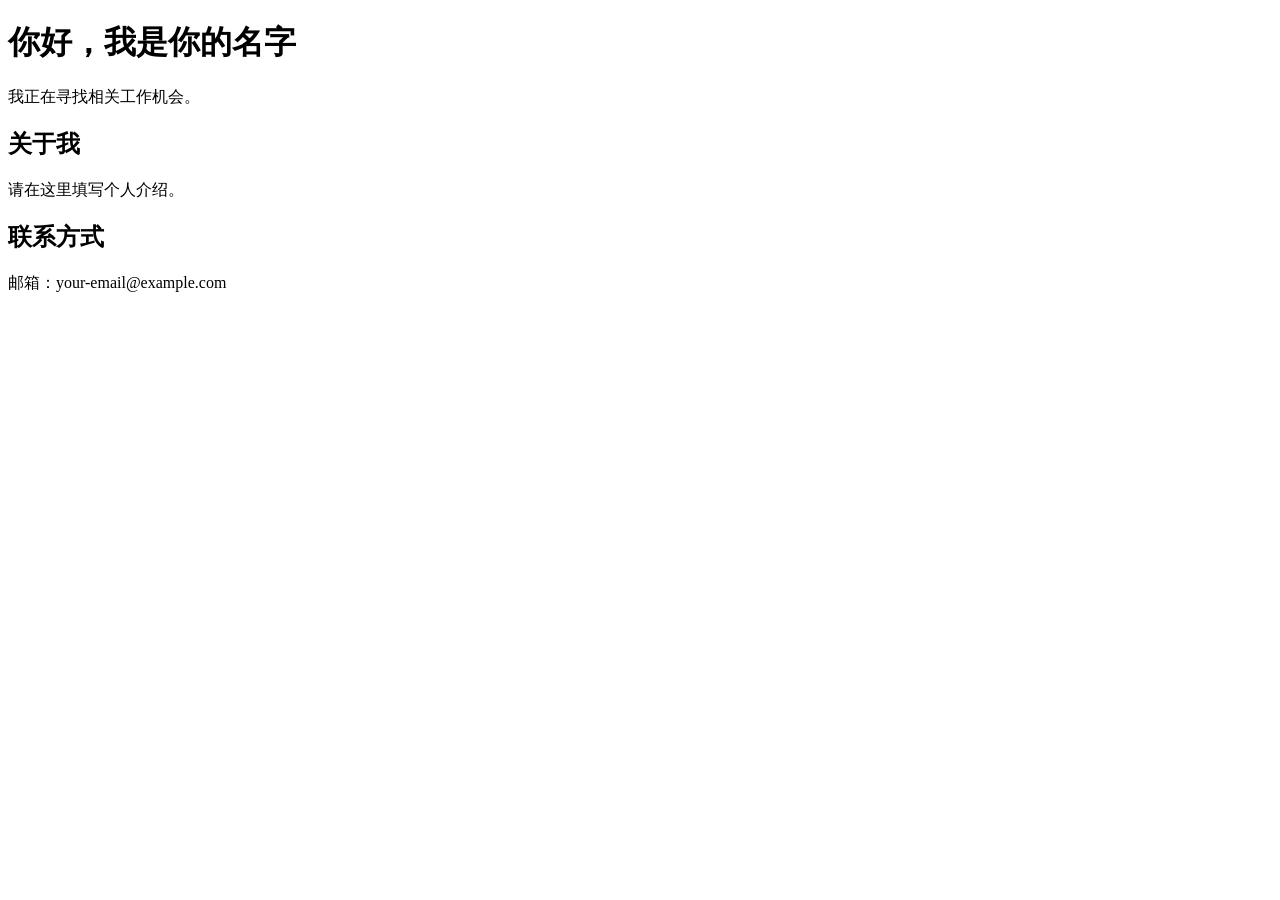
==== index.html @ be8560c3 "Create index.html" ====
<!DOCTYPE html>
<html lang="zh-CN">
<head>
  <meta charset="UTF-8">
  <meta name="viewport" content="width=device-width, initial-scale=1.0">
  <title>我的个人网站</title>
</head>
<body>
  <h1>你好，我是你的名字</h1>
  <p>我正在寻找相关工作机会。</p>

  <h2>关于我</h2>
  <p>请在这里填写个人介绍。</p>

  <h2>联系方式</h2>
  <p>邮箱：your-email@example.com</p>
</body>
</html>
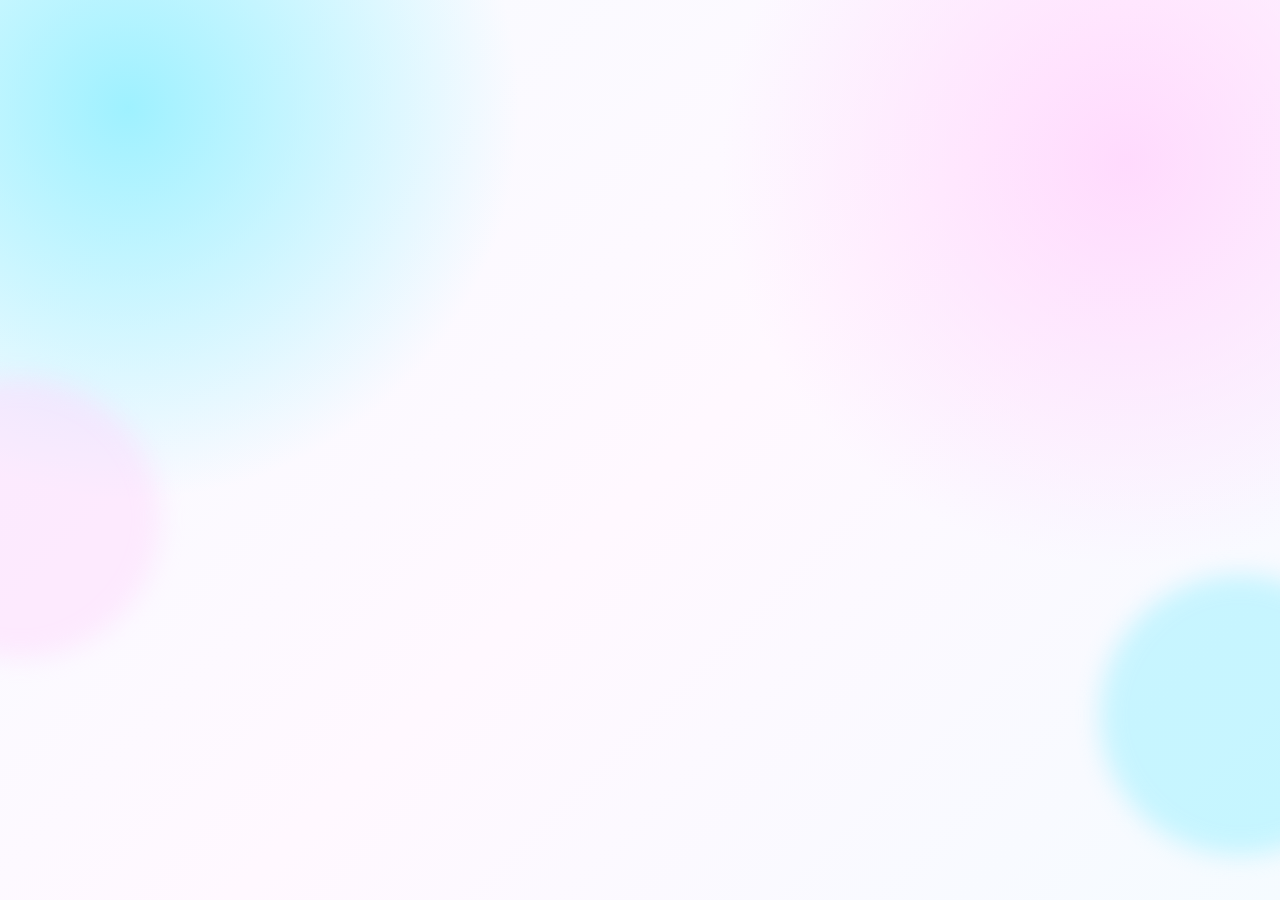
==== commit a84c790b: "Update index.html" ====
--- a/index.html
+++ b/index.html
@@ -3,16 +3,98 @@
 <head>
   <meta charset="UTF-8">
   <meta name="viewport" content="width=device-width, initial-scale=1.0">
-  <title>我的个人网站</title>
-</head>
-<body>
-  <h1>你好，我是你的名字</h1>
-  <p>我正在寻找相关工作机会。</p>
+  <meta name="description" content="田盛兰的个人求职网站，展示教育背景、实习经历、内容运营能力与设计技能。">
+  <title>田盛兰 | 个人求职网站</title>
+  <style>
+    :root {
+      --blue: #8fefff;
+      --pink: #ffd7fd;
+      --ink: #18243d;
+      --muted: #5f6b82;
+      --glass: rgba(255, 255, 255, 0.58);
+      --line: rgba(255, 255, 255, 0.72);
+      --shadow: 0 20px 55px rgba(65, 83, 120, 0.14);
+    }
 
-  <h2>关于我</h2>
-  <p>请在这里填写个人介绍。</p>
+    * {
+      box-sizing: border-box;
+    }
 
-  <h2>联系方式</h2>
-  <p>邮箱：your-email@example.com</p>
-</body>
-</html>
+    html {
+      scroll-behavior: smooth;
+    }
+
+    body {
+      margin: 0;
+      color: var(--ink);
+      font-family: "Microsoft YaHei", "PingFang SC", system-ui, sans-serif;
+      line-height: 1.75;
+      background:
+        radial-gradient(circle at 10% 12%, rgba(143, 239, 255, 0.85), transparent 28%),
+        radial-gradient(circle at 88% 18%, rgba(255, 215, 253, 0.9), transparent 30%),
+        linear-gradient(135deg, #f6fcff 0%, #fff8ff 52%, #f5fbff 100%);
+      background-attachment: fixed;
+    }
+
+    body::before,
+    body::after {
+      content: "";
+      position: fixed;
+      z-index: -1;
+      width: 280px;
+      height: 280px;
+      border-radius: 50%;
+      filter: blur(12px);
+      opacity: 0.46;
+    }
+
+    body::before {
+      top: 42%;
+      left: -120px;
+      background: var(--pink);
+    }
+
+    body::after {
+      right: -100px;
+      bottom: 5%;
+      background: var(--blue);
+    }
+
+    a {
+      color: inherit;
+      text-decoration: none;
+    }
+
+    .container {
+      width: min(1120px, calc(100% - 40px));
+      margin: 0 auto;
+    }
+
+    .glass {
+      border: 1px solid var(--line);
+      border-radius: 28px;
+      background: var(--glass);
+      box-shadow: var(--shadow);
+      backdrop-filter: blur(18px);
+      -webkit-backdrop-filter: blur(18px);
+    }
+
+    .nav-wrap {
+      position: sticky;
+      top: 16px;
+      z-index: 10;
+      padding-top: 16px;
+    }
+
+    nav {
+      display: flex;
+      align-items: center;
+      justify-content: space-between;
+      padding: 13px 20px;
+      border-radius: 20px !important;
+    }
+
+    .brand {
+      font-weight: 800;
+      letter-spacing: 0.08em;
+    }
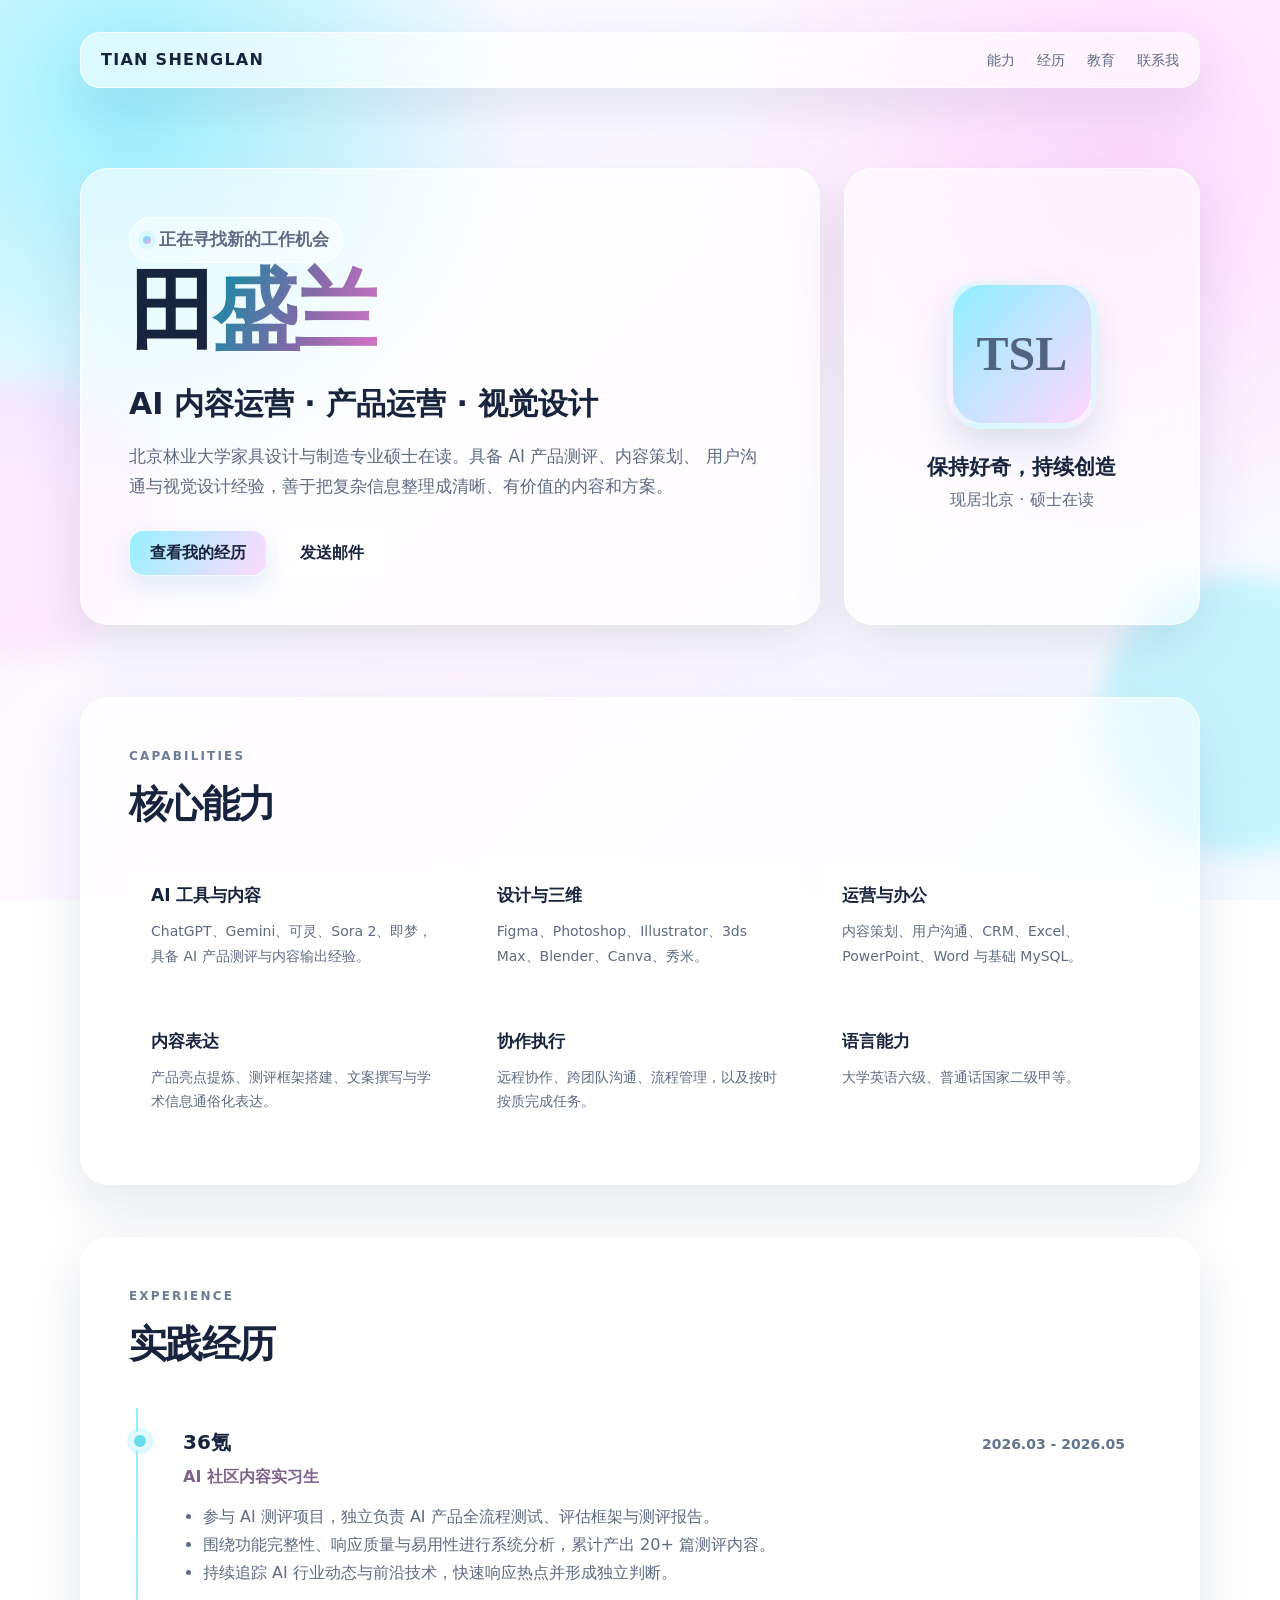
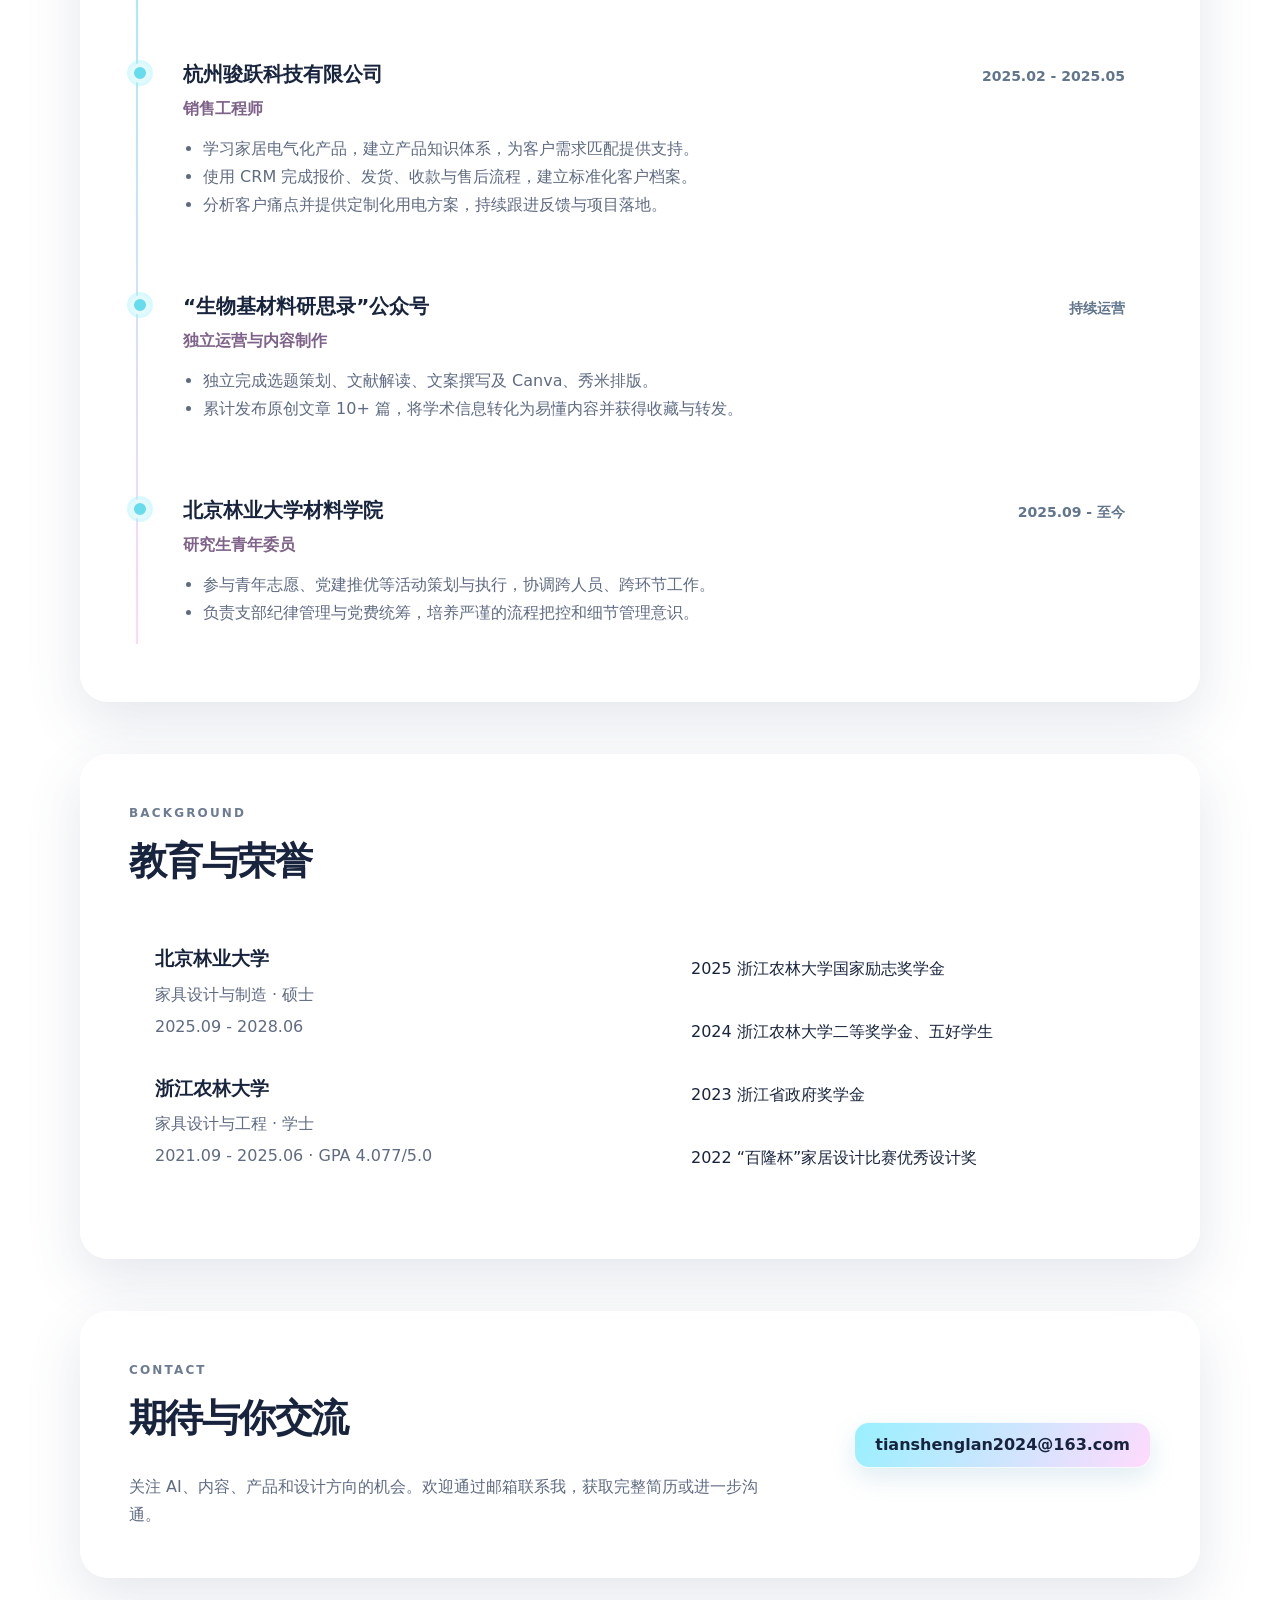
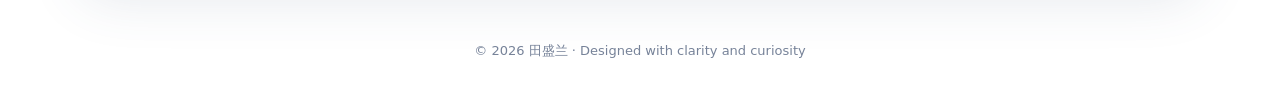
==== commit cef68569: "Add files via upload" ====
--- a/index.html
+++ b/index.html
@@ -98,3 +98,557 @@
       font-weight: 800;
       letter-spacing: 0.08em;
     }
+
+    .nav-links {
+      display: flex;
+      gap: 22px;
+      color: var(--muted);
+      font-size: 14px;
+    }
+
+    .nav-links a:hover {
+      color: var(--ink);
+    }
+
+    .hero {
+      display: grid;
+      grid-template-columns: 1.35fr 0.65fr;
+      gap: 24px;
+      align-items: stretch;
+      padding: 96px 0 54px;
+    }
+
+    .hero-copy,
+    .profile-card,
+    .section-card {
+      padding: clamp(26px, 4vw, 48px);
+    }
+
+    .eyebrow {
+      display: inline-flex;
+      align-items: center;
+      gap: 8px;
+      margin: 0 0 16px;
+      padding: 7px 13px;
+      border: 1px solid rgba(255, 255, 255, 0.88);
+      border-radius: 999px;
+      color: #486078;
+      background: rgba(255, 255, 255, 0.4);
+      font-size: 13px;
+      font-weight: 700;
+    }
+
+    .eyebrow::before {
+      content: "";
+      width: 8px;
+      height: 8px;
+      border-radius: 50%;
+      background: linear-gradient(135deg, #62dff5, #f3a8ed);
+      box-shadow: 0 0 0 5px rgba(143, 239, 255, 0.25);
+    }
+
+    h1 {
+      margin: 0;
+      font-size: clamp(52px, 8vw, 88px);
+      line-height: 1.08;
+      letter-spacing: -0.06em;
+    }
+
+    .gradient-text {
+      color: transparent;
+      background: linear-gradient(110deg, #168ba4 5%, #8269a7 55%, #d973c7 100%);
+      background-clip: text;
+      -webkit-background-clip: text;
+    }
+
+    .hero h2 {
+      margin: 20px 0 12px;
+      font-size: clamp(21px, 3vw, 30px);
+    }
+
+    .hero-copy > p {
+      max-width: 700px;
+      margin: 0;
+      color: var(--muted);
+      font-size: 17px;
+    }
+
+    .actions {
+      display: flex;
+      flex-wrap: wrap;
+      gap: 12px;
+      margin-top: 28px;
+    }
+
+    .button {
+      display: inline-flex;
+      align-items: center;
+      justify-content: center;
+      min-height: 46px;
+      padding: 0 20px;
+      border: 1px solid rgba(255, 255, 255, 0.8);
+      border-radius: 15px;
+      background: rgba(255, 255, 255, 0.52);
+      font-weight: 700;
+      transition: transform 0.2s ease, box-shadow 0.2s ease;
+    }
+
+    .button.primary {
+      background: linear-gradient(120deg, rgba(143, 239, 255, 0.92), rgba(255, 215, 253, 0.92));
+      box-shadow: 0 10px 24px rgba(88, 157, 184, 0.18);
+    }
+
+    .button:hover {
+      transform: translateY(-2px);
+      box-shadow: 0 12px 28px rgba(73, 94, 130, 0.16);
+    }
+
+    .profile-card {
+      display: flex;
+      flex-direction: column;
+      justify-content: center;
+      text-align: center;
+    }
+
+    .avatar {
+      display: grid;
+      place-items: center;
+      width: 150px;
+      height: 150px;
+      margin: 0 auto 20px;
+      border: 6px solid rgba(255, 255, 255, 0.62);
+      border-radius: 36px;
+      color: #51647f;
+      background: linear-gradient(135deg, var(--blue), var(--pink));
+      box-shadow: 0 18px 35px rgba(75, 111, 144, 0.18);
+      font-family: Georgia, serif;
+      font-size: 48px;
+      font-weight: 700;
+    }
+
+    .profile-card strong {
+      font-size: 21px;
+    }
+
+    .profile-card span {
+      color: var(--muted);
+    }
+
+    section {
+      padding: 18px 0 34px;
+      scroll-margin-top: 100px;
+    }
+
+    .section-title {
+      margin: 0 0 22px;
+      font-size: clamp(26px, 4vw, 38px);
+      letter-spacing: -0.04em;
+    }
+
+    .section-title span {
+      display: block;
+      margin-bottom: 4px;
+      color: #6c7c94;
+      font-size: 12px;
+      letter-spacing: 0.18em;
+      text-transform: uppercase;
+    }
+
+    .skills {
+      display: grid;
+      grid-template-columns: repeat(3, 1fr);
+      gap: 15px;
+    }
+
+    .skill {
+      padding: 21px;
+      border: 1px solid rgba(255, 255, 255, 0.72);
+      border-radius: 21px;
+      background: rgba(255, 255, 255, 0.38);
+    }
+
+    .skill h3 {
+      margin: 0 0 8px;
+      font-size: 17px;
+    }
+
+    .skill p {
+      margin: 0;
+      color: var(--muted);
+      font-size: 14px;
+    }
+
+    .timeline {
+      position: relative;
+      display: grid;
+      gap: 18px;
+      padding-left: 28px;
+    }
+
+    .timeline::before {
+      content: "";
+      position: absolute;
+      top: 9px;
+      bottom: 9px;
+      left: 7px;
+      width: 2px;
+      background: linear-gradient(var(--blue), var(--pink));
+    }
+
+    .timeline-item {
+      position: relative;
+      padding: 25px;
+      border: 1px solid rgba(255, 255, 255, 0.7);
+      border-radius: 22px;
+      background: rgba(255, 255, 255, 0.36);
+    }
+
+    .timeline-item::before {
+      content: "";
+      position: absolute;
+      top: 31px;
+      left: -28px;
+      width: 12px;
+      height: 12px;
+      border: 4px solid rgba(255, 255, 255, 0.82);
+      border-radius: 50%;
+      background: #66dcec;
+      box-shadow: 0 0 0 3px rgba(143, 239, 255, 0.35);
+    }
+
+    .item-head {
+      display: flex;
+      align-items: baseline;
+      justify-content: space-between;
+      gap: 20px;
+    }
+
+    .item-head h3 {
+      margin: 0;
+      font-size: 20px;
+    }
+
+    .date {
+      flex: 0 0 auto;
+      color: #61758d;
+      font-size: 14px;
+      font-weight: 700;
+    }
+
+    .role {
+      margin: 3px 0 12px;
+      color: #7e6289;
+      font-weight: 700;
+    }
+
+    .timeline-item ul {
+      margin: 0;
+      padding-left: 20px;
+      color: var(--muted);
+    }
+
+    .two-column {
+      display: grid;
+      grid-template-columns: 1fr 1fr;
+      gap: 20px;
+    }
+
+    .info-block {
+      padding: 25px;
+      border: 1px solid rgba(255, 255, 255, 0.7);
+      border-radius: 22px;
+      background: rgba(255, 255, 255, 0.35);
+    }
+
+    .info-block h3 {
+      margin: 0 0 5px;
+    }
+
+    .info-block p {
+      margin: 4px 0;
+      color: var(--muted);
+    }
+
+    .honors {
+      display: grid;
+      gap: 11px;
+      margin: 0;
+      padding: 0;
+      list-style: none;
+    }
+
+    .honors li {
+      padding: 12px 15px;
+      border-radius: 14px;
+      background: rgba(255, 255, 255, 0.38);
+    }
+
+    .contact {
+      display: flex;
+      align-items: center;
+      justify-content: space-between;
+      gap: 25px;
+    }
+
+    .contact p {
+      max-width: 660px;
+      margin: 8px 0 0;
+      color: var(--muted);
+    }
+
+    footer {
+      padding: 28px 0 46px;
+      color: #778399;
+      text-align: center;
+      font-size: 13px;
+    }
+
+    @media (max-width: 820px) {
+      .hero,
+      .two-column {
+        grid-template-columns: 1fr;
+      }
+
+      .hero {
+        padding-top: 64px;
+      }
+
+      .profile-card {
+        display: none;
+      }
+
+      .skills {
+        grid-template-columns: repeat(2, 1fr);
+      }
+
+      .contact {
+        align-items: flex-start;
+        flex-direction: column;
+      }
+    }
+
+    @media (max-width: 600px) {
+      .container {
+        width: min(100% - 24px, 1120px);
+      }
+
+      .nav-links a:not(:last-child) {
+        display: none;
+      }
+
+      .hero {
+        padding: 42px 0 24px;
+      }
+
+      .hero-copy,
+      .section-card {
+        padding: 24px 19px;
+        border-radius: 22px;
+      }
+
+      h1 {
+        font-size: 52px;
+      }
+
+      .skills {
+        grid-template-columns: 1fr;
+      }
+
+      .item-head {
+        align-items: flex-start;
+        flex-direction: column;
+        gap: 4px;
+      }
+
+      .timeline {
+        padding-left: 20px;
+      }
+
+      .timeline-item {
+        padding: 20px 17px;
+      }
+
+      .timeline-item::before {
+        left: -20px;
+      }
+    }
+
+    @media (prefers-reduced-motion: reduce) {
+      html {
+        scroll-behavior: auto;
+      }
+
+      .button {
+        transition: none;
+      }
+    }
+  </style>
+</head>
+<body>
+  <div class="nav-wrap container">
+    <nav class="glass" aria-label="主导航">
+      <a class="brand" href="#top">TIAN SHENGLAN</a>
+      <div class="nav-links">
+        <a href="#skills">能力</a>
+        <a href="#experience">经历</a>
+        <a href="#education">教育</a>
+        <a href="#contact">联系我</a>
+      </div>
+    </nav>
+  </div>
+
+  <main id="top" class="container">
+    <header class="hero">
+      <div class="hero-copy glass">
+        <p class="eyebrow">正在寻找新的工作机会</p>
+        <h1>田<span class="gradient-text">盛兰</span></h1>
+        <h2>AI 内容运营 · 产品运营 · 视觉设计</h2>
+        <p>
+          北京林业大学家具设计与制造专业硕士在读。具备 AI 产品测评、内容策划、
+          用户沟通与视觉设计经验，善于把复杂信息整理成清晰、有价值的内容和方案。
+        </p>
+        <div class="actions">
+          <a class="button primary" href="#experience">查看我的经历</a>
+          <a class="button" href="mailto:tianshenglan2024@163.com">发送邮件</a>
+        </div>
+      </div>
+
+      <aside class="profile-card glass" aria-label="个人简介">
+        <div class="avatar" aria-hidden="true">TSL</div>
+        <strong>保持好奇，持续创造</strong>
+        <span>现居北京 · 硕士在读</span>
+      </aside>
+    </header>
+
+    <section id="skills">
+      <div class="section-card glass">
+        <h2 class="section-title"><span>Capabilities</span>核心能力</h2>
+        <div class="skills">
+          <article class="skill">
+            <h3>AI 工具与内容</h3>
+            <p>ChatGPT、Gemini、可灵、Sora 2、即梦，具备 AI 产品测评与内容输出经验。</p>
+          </article>
+          <article class="skill">
+            <h3>设计与三维</h3>
+            <p>Figma、Photoshop、Illustrator、3ds Max、Blender、Canva、秀米。</p>
+          </article>
+          <article class="skill">
+            <h3>运营与办公</h3>
+            <p>内容策划、用户沟通、CRM、Excel、PowerPoint、Word 与基础 MySQL。</p>
+          </article>
+          <article class="skill">
+            <h3>内容表达</h3>
+            <p>产品亮点提炼、测评框架搭建、文案撰写与学术信息通俗化表达。</p>
+          </article>
+          <article class="skill">
+            <h3>协作执行</h3>
+            <p>远程协作、跨团队沟通、流程管理，以及按时按质完成任务。</p>
+          </article>
+          <article class="skill">
+            <h3>语言能力</h3>
+            <p>大学英语六级、普通话国家二级甲等。</p>
+          </article>
+        </div>
+      </div>
+    </section>
+
+    <section id="experience">
+      <div class="section-card glass">
+        <h2 class="section-title"><span>Experience</span>实践经历</h2>
+        <div class="timeline">
+          <article class="timeline-item">
+            <div class="item-head">
+              <h3>36氪</h3>
+              <span class="date">2026.03 - 2026.05</span>
+            </div>
+            <p class="role">AI 社区内容实习生</p>
+            <ul>
+              <li>参与 AI 测评项目，独立负责 AI 产品全流程测试、评估框架与测评报告。</li>
+              <li>围绕功能完整性、响应质量与易用性进行系统分析，累计产出 20+ 篇测评内容。</li>
+              <li>持续追踪 AI 行业动态与前沿技术，快速响应热点并形成独立判断。</li>
+            </ul>
+          </article>
+
+          <article class="timeline-item">
+            <div class="item-head">
+              <h3>杭州骏跃科技有限公司</h3>
+              <span class="date">2025.02 - 2025.05</span>
+            </div>
+            <p class="role">销售工程师</p>
+            <ul>
+              <li>学习家居电气化产品，建立产品知识体系，为客户需求匹配提供支持。</li>
+              <li>使用 CRM 完成报价、发货、收款与售后流程，建立标准化客户档案。</li>
+              <li>分析客户痛点并提供定制化用电方案，持续跟进反馈与项目落地。</li>
+            </ul>
+          </article>
+
+          <article class="timeline-item">
+            <div class="item-head">
+              <h3>“生物基材料研思录”公众号</h3>
+              <span class="date">持续运营</span>
+            </div>
+            <p class="role">独立运营与内容制作</p>
+            <ul>
+              <li>独立完成选题策划、文献解读、文案撰写及 Canva、秀米排版。</li>
+              <li>累计发布原创文章 10+ 篇，将学术信息转化为易懂内容并获得收藏与转发。</li>
+            </ul>
+          </article>
+
+          <article class="timeline-item">
+            <div class="item-head">
+              <h3>北京林业大学材料学院</h3>
+              <span class="date">2025.09 - 至今</span>
+            </div>
+            <p class="role">研究生青年委员</p>
+            <ul>
+              <li>参与青年志愿、党建推优等活动策划与执行，协调跨人员、跨环节工作。</li>
+              <li>负责支部纪律管理与党费统筹，培养严谨的流程把控和细节管理意识。</li>
+            </ul>
+          </article>
+        </div>
+      </div>
+    </section>
+
+    <section id="education">
+      <div class="section-card glass">
+        <h2 class="section-title"><span>Background</span>教育与荣誉</h2>
+        <div class="two-column">
+          <div class="info-block">
+            <h3>北京林业大学</h3>
+            <p>家具设计与制造 · 硕士</p>
+            <p>2025.09 - 2028.06</p>
+            <br>
+            <h3>浙江农林大学</h3>
+            <p>家具设计与工程 · 学士</p>
+            <p>2021.09 - 2025.06 · GPA 4.077/5.0</p>
+          </div>
+          <div class="info-block">
+            <ul class="honors">
+              <li>2025 浙江农林大学国家励志奖学金</li>
+              <li>2024 浙江农林大学二等奖学金、五好学生</li>
+              <li>2023 浙江省政府奖学金</li>
+              <li>2022 “百隆杯”家居设计比赛优秀设计奖</li>
+            </ul>
+          </div>
+        </div>
+      </div>
+    </section>
+
+    <section id="contact">
+      <div class="section-card glass contact">
+        <div>
+          <h2 class="section-title"><span>Contact</span>期待与你交流</h2>
+          <p>关注 AI、内容、产品和设计方向的机会。欢迎通过邮箱联系我，获取完整简历或进一步沟通。</p>
+        </div>
+        <a class="button primary" href="mailto:tianshenglan2024@163.com">
+          tianshenglan2024@163.com
+        </a>
+      </div>
+    </section>
+  </main>
+
+  <footer class="container">
+    © 2026 田盛兰 · Designed with clarity and curiosity
+  </footer>
+</body>
+</html>
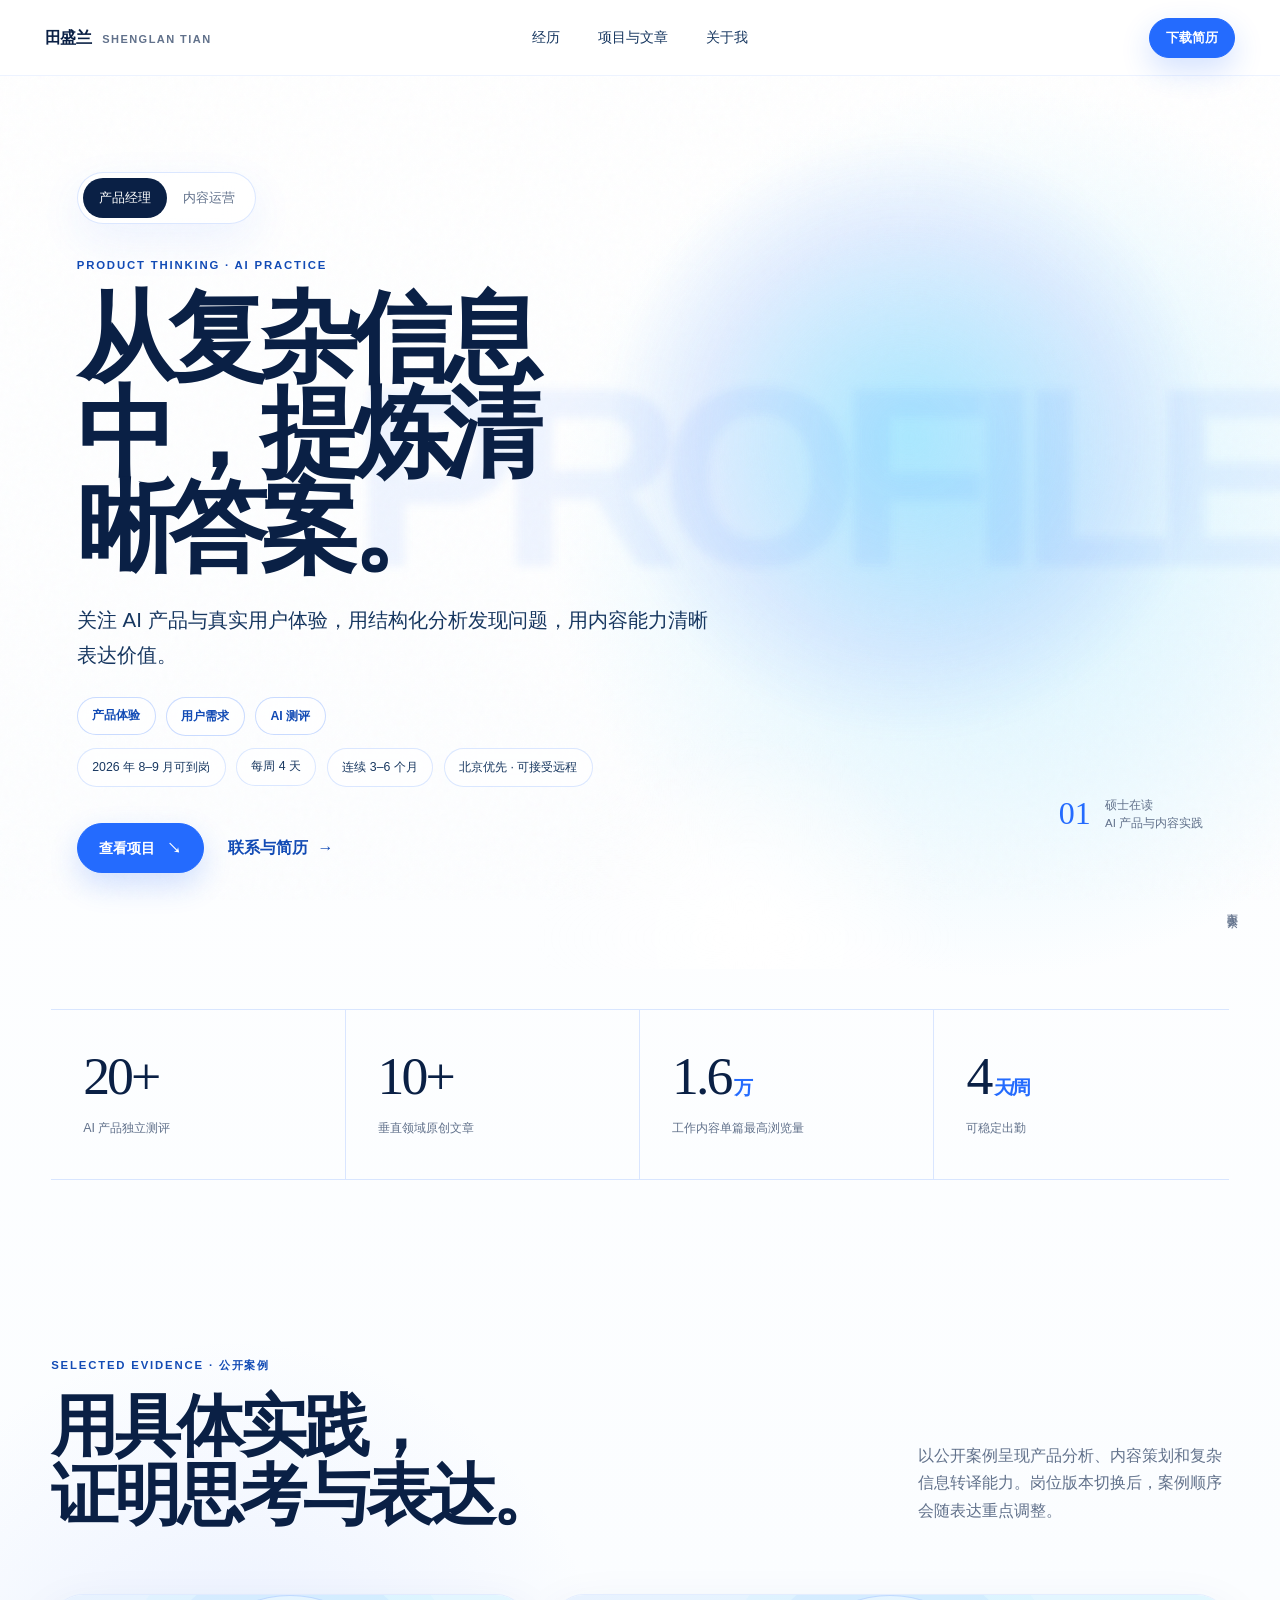
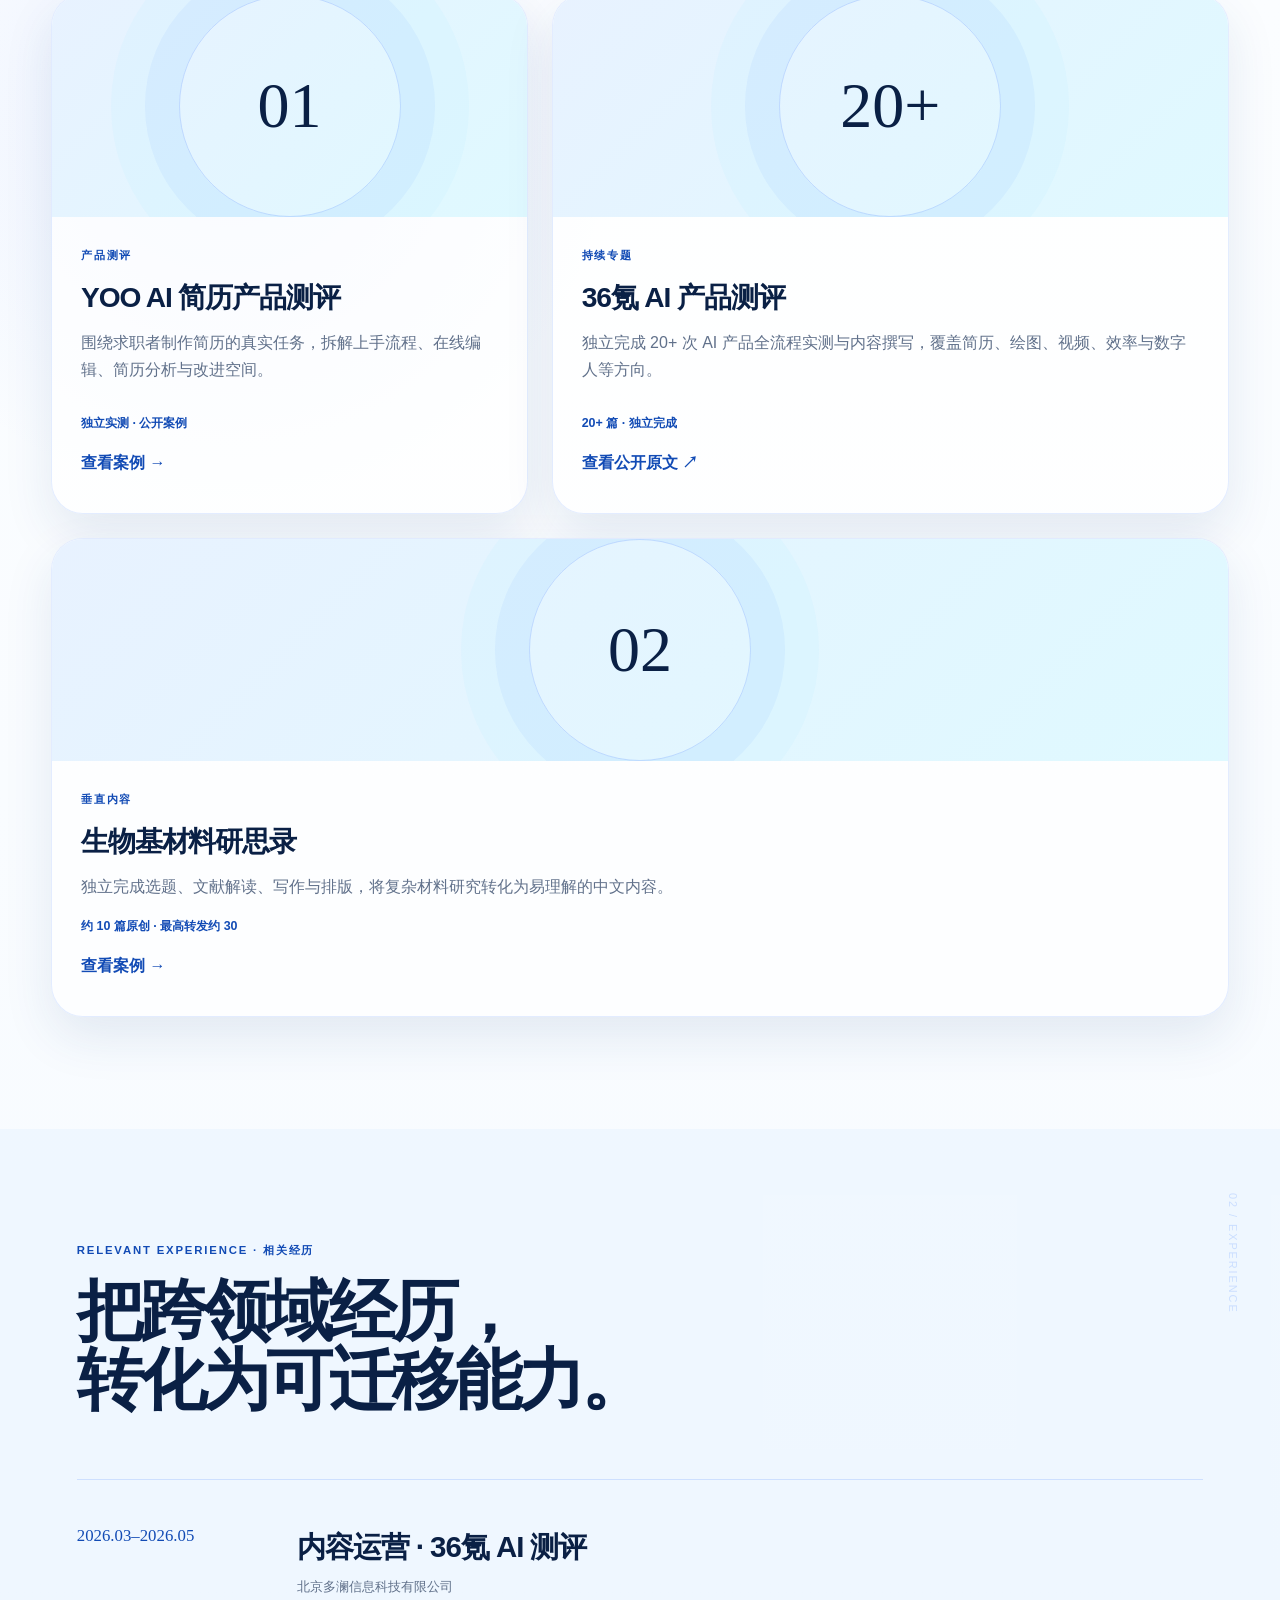
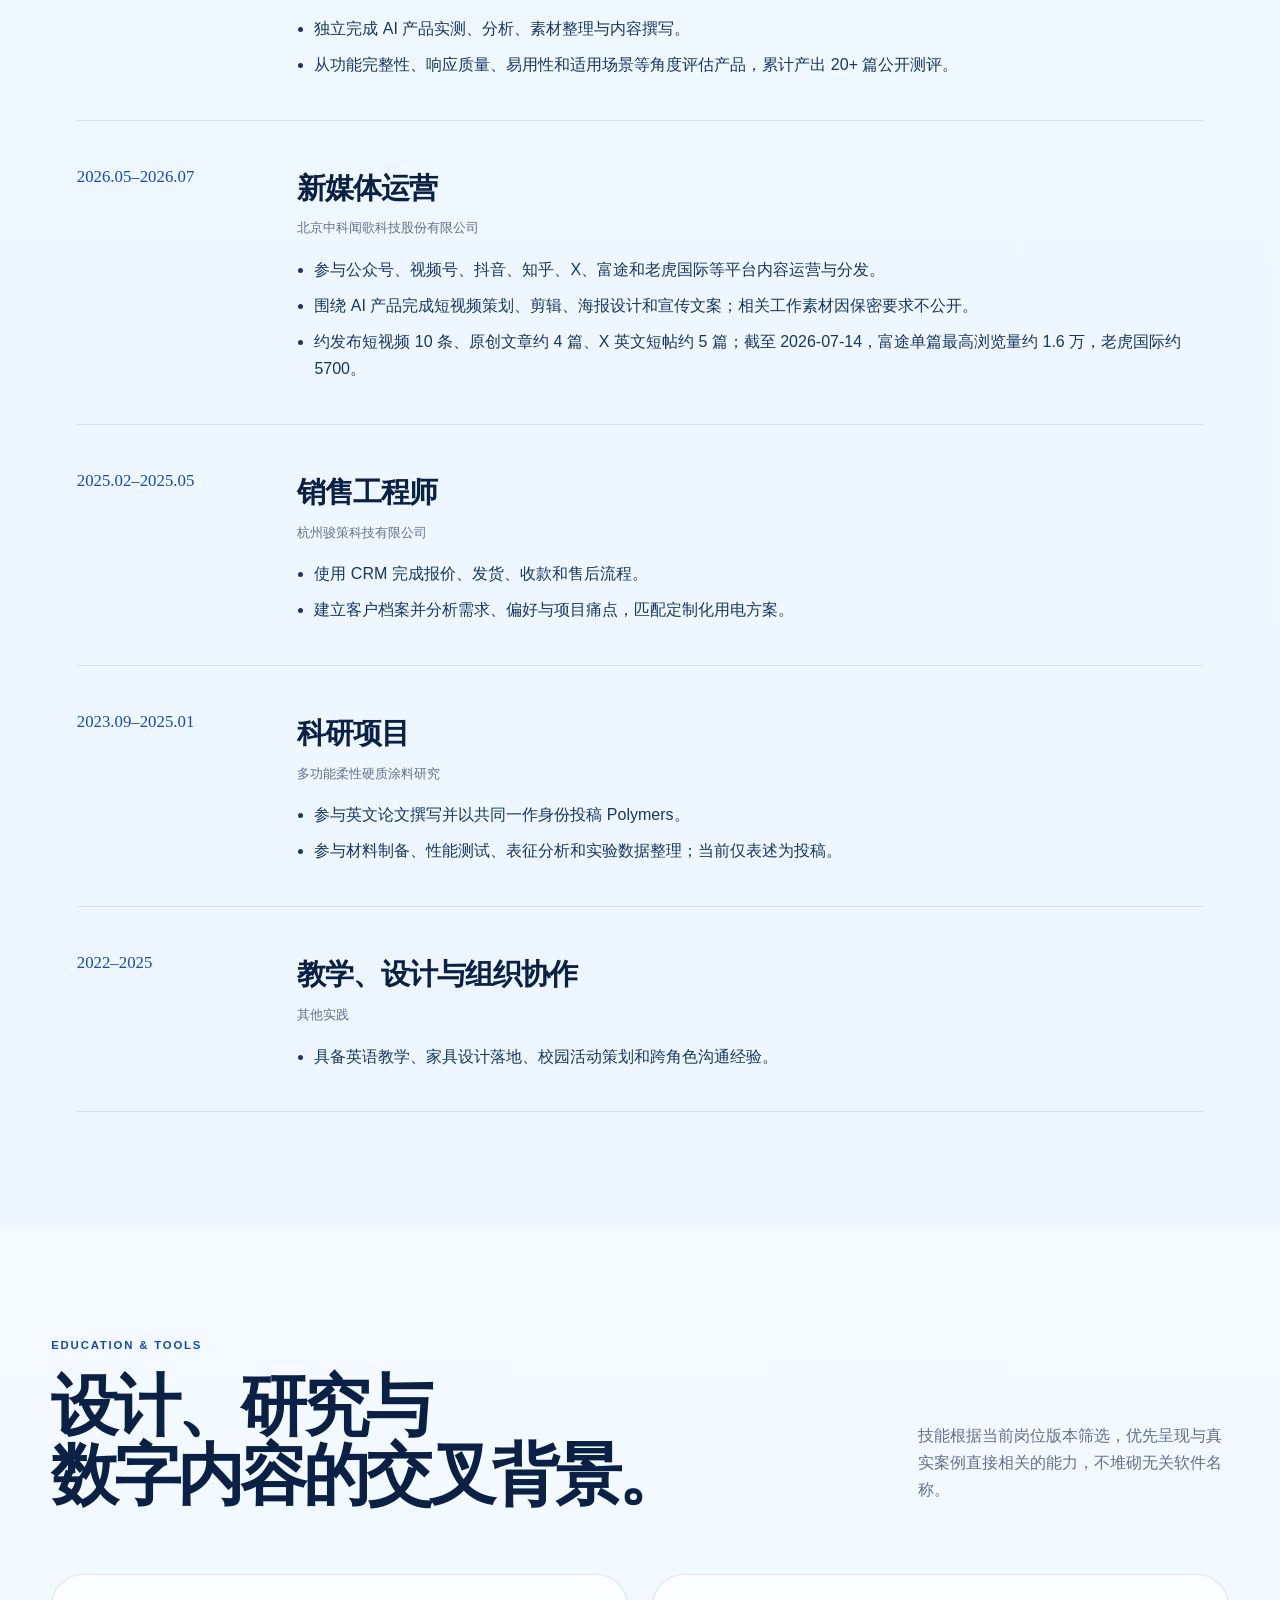
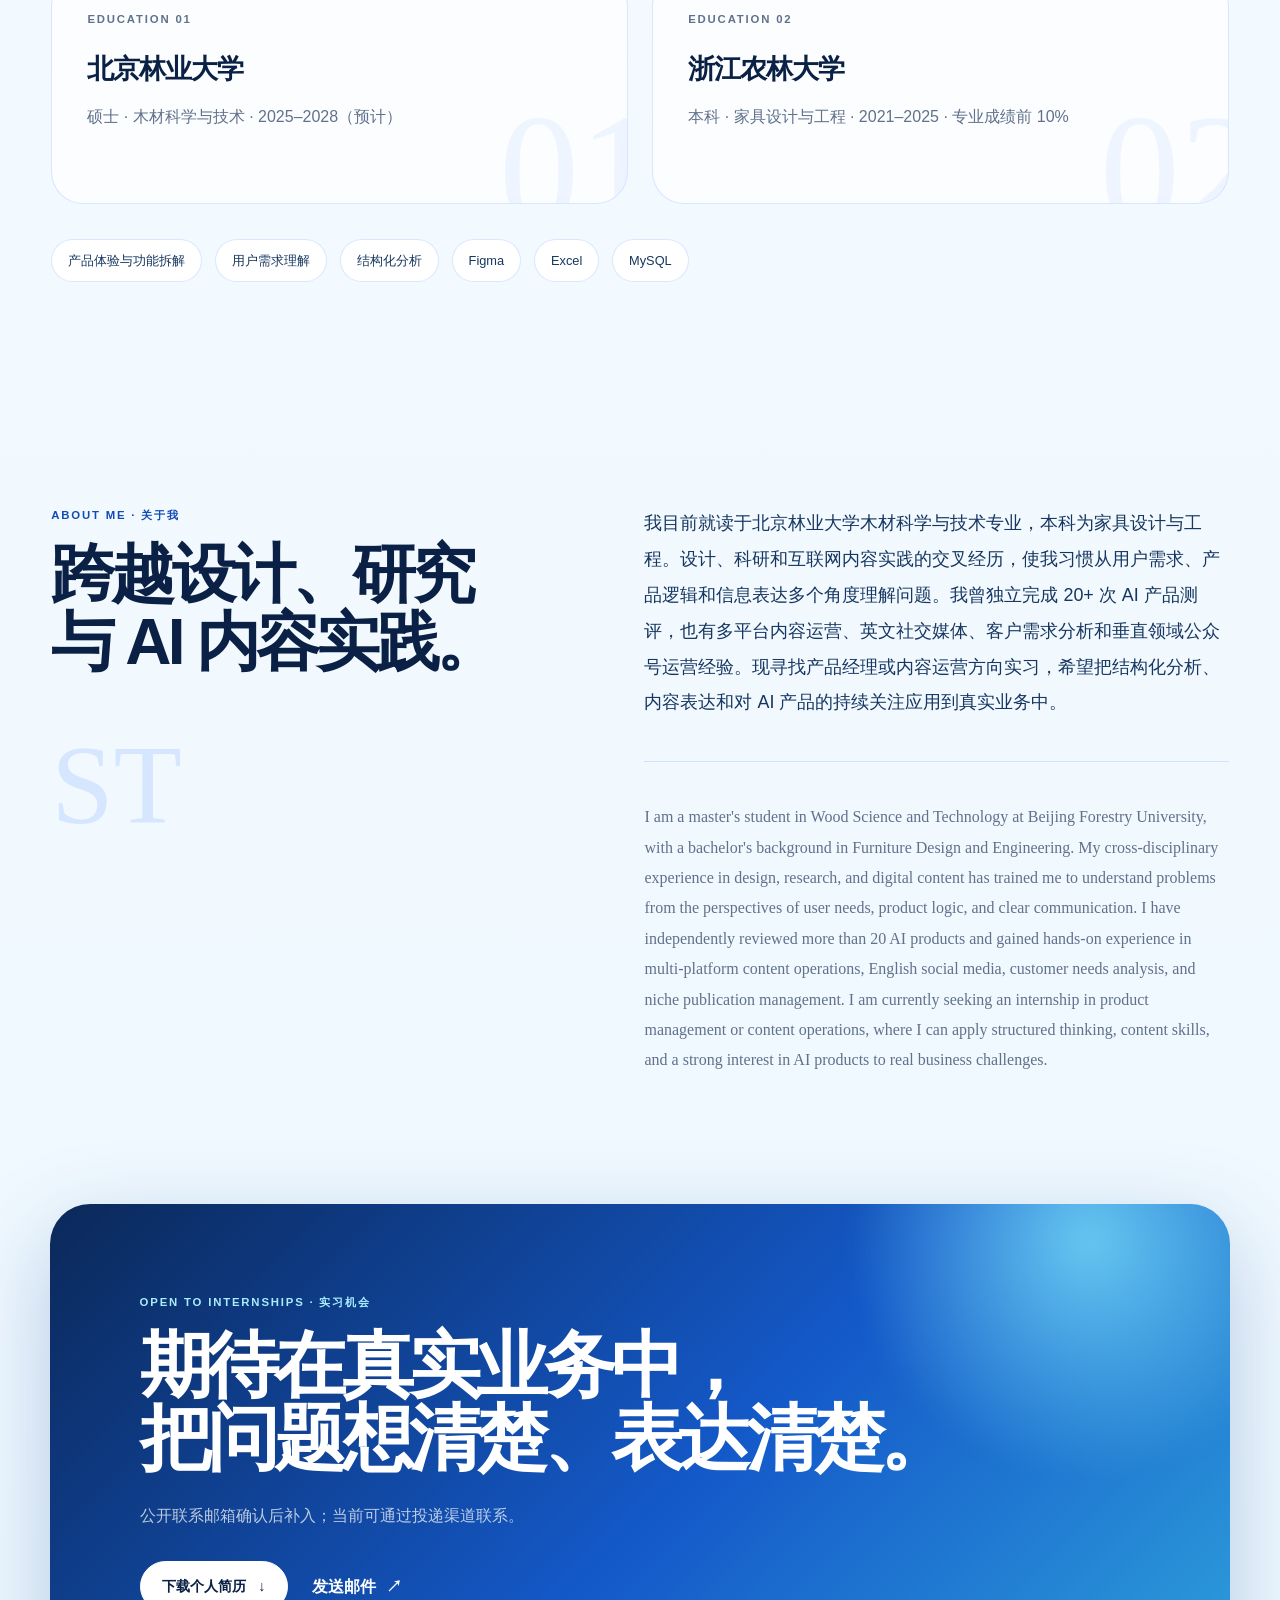
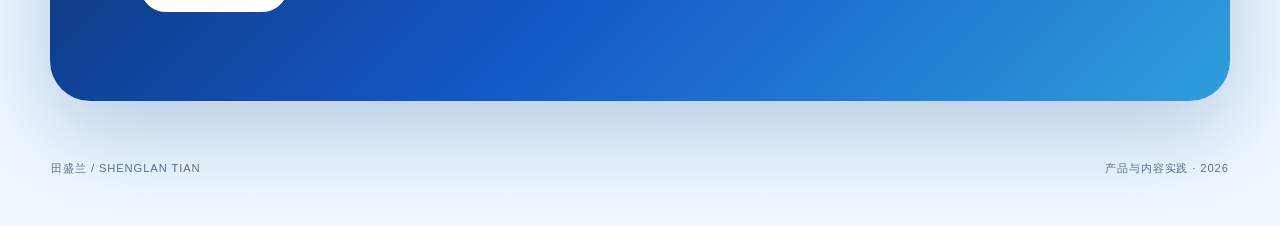
==== commit 0dd4b9b7: "Build responsive personal career website" ====
--- a/index.html
+++ b/index.html
@@ -1,654 +1,129 @@
-<!DOCTYPE html>
+<!doctype html>
 <html lang="zh-CN">
 <head>
-  <meta charset="UTF-8">
-  <meta name="viewport" content="width=device-width, initial-scale=1.0">
-  <meta name="description" content="田盛兰的个人求职网站，展示教育背景、实习经历、内容运营能力与设计技能。">
-  <title>田盛兰 | 个人求职网站</title>
-  <style>
-    :root {
-      --blue: #8fefff;
-      --pink: #ffd7fd;
-      --ink: #18243d;
-      --muted: #5f6b82;
-      --glass: rgba(255, 255, 255, 0.58);
-      --line: rgba(255, 255, 255, 0.72);
-      --shadow: 0 20px 55px rgba(65, 83, 120, 0.14);
-    }
-
-    * {
-      box-sizing: border-box;
-    }
-
-    html {
-      scroll-behavior: smooth;
-    }
-
-    body {
-      margin: 0;
-      color: var(--ink);
-      font-family: "Microsoft YaHei", "PingFang SC", system-ui, sans-serif;
-      line-height: 1.75;
-      background:
-        radial-gradient(circle at 10% 12%, rgba(143, 239, 255, 0.85), transparent 28%),
-        radial-gradient(circle at 88% 18%, rgba(255, 215, 253, 0.9), transparent 30%),
-        linear-gradient(135deg, #f6fcff 0%, #fff8ff 52%, #f5fbff 100%);
-      background-attachment: fixed;
-    }
-
-    body::before,
-    body::after {
-      content: "";
-      position: fixed;
-      z-index: -1;
-      width: 280px;
-      height: 280px;
-      border-radius: 50%;
-      filter: blur(12px);
-      opacity: 0.46;
-    }
-
-    body::before {
-      top: 42%;
-      left: -120px;
-      background: var(--pink);
-    }
-
-    body::after {
-      right: -100px;
-      bottom: 5%;
-      background: var(--blue);
-    }
-
-    a {
-      color: inherit;
-      text-decoration: none;
-    }
-
-    .container {
-      width: min(1120px, calc(100% - 40px));
-      margin: 0 auto;
-    }
-
-    .glass {
-      border: 1px solid var(--line);
-      border-radius: 28px;
-      background: var(--glass);
-      box-shadow: var(--shadow);
-      backdrop-filter: blur(18px);
-      -webkit-backdrop-filter: blur(18px);
-    }
-
-    .nav-wrap {
-      position: sticky;
-      top: 16px;
-      z-index: 10;
-      padding-top: 16px;
-    }
-
-    nav {
-      display: flex;
-      align-items: center;
-      justify-content: space-between;
-      padding: 13px 20px;
-      border-radius: 20px !important;
-    }
-
-    .brand {
-      font-weight: 800;
-      letter-spacing: 0.08em;
-    }
-
-    .nav-links {
-      display: flex;
-      gap: 22px;
-      color: var(--muted);
-      font-size: 14px;
-    }
-
-    .nav-links a:hover {
-      color: var(--ink);
-    }
-
-    .hero {
-      display: grid;
-      grid-template-columns: 1.35fr 0.65fr;
-      gap: 24px;
-      align-items: stretch;
-      padding: 96px 0 54px;
-    }
-
-    .hero-copy,
-    .profile-card,
-    .section-card {
-      padding: clamp(26px, 4vw, 48px);
-    }
-
-    .eyebrow {
-      display: inline-flex;
-      align-items: center;
-      gap: 8px;
-      margin: 0 0 16px;
-      padding: 7px 13px;
-      border: 1px solid rgba(255, 255, 255, 0.88);
-      border-radius: 999px;
-      color: #486078;
-      background: rgba(255, 255, 255, 0.4);
-      font-size: 13px;
-      font-weight: 700;
-    }
-
-    .eyebrow::before {
-      content: "";
-      width: 8px;
-      height: 8px;
-      border-radius: 50%;
-      background: linear-gradient(135deg, #62dff5, #f3a8ed);
-      box-shadow: 0 0 0 5px rgba(143, 239, 255, 0.25);
-    }
-
-    h1 {
-      margin: 0;
-      font-size: clamp(52px, 8vw, 88px);
-      line-height: 1.08;
-      letter-spacing: -0.06em;
-    }
-
-    .gradient-text {
-      color: transparent;
-      background: linear-gradient(110deg, #168ba4 5%, #8269a7 55%, #d973c7 100%);
-      background-clip: text;
-      -webkit-background-clip: text;
-    }
-
-    .hero h2 {
-      margin: 20px 0 12px;
-      font-size: clamp(21px, 3vw, 30px);
-    }
-
-    .hero-copy > p {
-      max-width: 700px;
-      margin: 0;
-      color: var(--muted);
-      font-size: 17px;
-    }
-
-    .actions {
-      display: flex;
-      flex-wrap: wrap;
-      gap: 12px;
-      margin-top: 28px;
-    }
-
-    .button {
-      display: inline-flex;
-      align-items: center;
-      justify-content: center;
-      min-height: 46px;
-      padding: 0 20px;
-      border: 1px solid rgba(255, 255, 255, 0.8);
-      border-radius: 15px;
-      background: rgba(255, 255, 255, 0.52);
-      font-weight: 700;
-      transition: transform 0.2s ease, box-shadow 0.2s ease;
-    }
-
-    .button.primary {
-      background: linear-gradient(120deg, rgba(143, 239, 255, 0.92), rgba(255, 215, 253, 0.92));
-      box-shadow: 0 10px 24px rgba(88, 157, 184, 0.18);
-    }
-
-    .button:hover {
-      transform: translateY(-2px);
-      box-shadow: 0 12px 28px rgba(73, 94, 130, 0.16);
-    }
-
-    .profile-card {
-      display: flex;
-      flex-direction: column;
-      justify-content: center;
-      text-align: center;
-    }
-
-    .avatar {
-      display: grid;
-      place-items: center;
-      width: 150px;
-      height: 150px;
-      margin: 0 auto 20px;
-      border: 6px solid rgba(255, 255, 255, 0.62);
-      border-radius: 36px;
-      color: #51647f;
-      background: linear-gradient(135deg, var(--blue), var(--pink));
-      box-shadow: 0 18px 35px rgba(75, 111, 144, 0.18);
-      font-family: Georgia, serif;
-      font-size: 48px;
-      font-weight: 700;
-    }
-
-    .profile-card strong {
-      font-size: 21px;
-    }
-
-    .profile-card span {
-      color: var(--muted);
-    }
-
-    section {
-      padding: 18px 0 34px;
-      scroll-margin-top: 100px;
-    }
-
-    .section-title {
-      margin: 0 0 22px;
-      font-size: clamp(26px, 4vw, 38px);
-      letter-spacing: -0.04em;
-    }
-
-    .section-title span {
-      display: block;
-      margin-bottom: 4px;
-      color: #6c7c94;
-      font-size: 12px;
-      letter-spacing: 0.18em;
-      text-transform: uppercase;
-    }
-
-    .skills {
-      display: grid;
-      grid-template-columns: repeat(3, 1fr);
-      gap: 15px;
-    }
-
-    .skill {
-      padding: 21px;
-      border: 1px solid rgba(255, 255, 255, 0.72);
-      border-radius: 21px;
-      background: rgba(255, 255, 255, 0.38);
-    }
-
-    .skill h3 {
-      margin: 0 0 8px;
-      font-size: 17px;
-    }
-
-    .skill p {
-      margin: 0;
-      color: var(--muted);
-      font-size: 14px;
-    }
-
-    .timeline {
-      position: relative;
-      display: grid;
-      gap: 18px;
-      padding-left: 28px;
-    }
-
-    .timeline::before {
-      content: "";
-      position: absolute;
-      top: 9px;
-      bottom: 9px;
-      left: 7px;
-      width: 2px;
-      background: linear-gradient(var(--blue), var(--pink));
-    }
-
-    .timeline-item {
-      position: relative;
-      padding: 25px;
-      border: 1px solid rgba(255, 255, 255, 0.7);
-      border-radius: 22px;
-      background: rgba(255, 255, 255, 0.36);
-    }
-
-    .timeline-item::before {
-      content: "";
-      position: absolute;
-      top: 31px;
-      left: -28px;
-      width: 12px;
-      height: 12px;
-      border: 4px solid rgba(255, 255, 255, 0.82);
-      border-radius: 50%;
-      background: #66dcec;
-      box-shadow: 0 0 0 3px rgba(143, 239, 255, 0.35);
-    }
-
-    .item-head {
-      display: flex;
-      align-items: baseline;
-      justify-content: space-between;
-      gap: 20px;
-    }
-
-    .item-head h3 {
-      margin: 0;
-      font-size: 20px;
-    }
-
-    .date {
-      flex: 0 0 auto;
-      color: #61758d;
-      font-size: 14px;
-      font-weight: 700;
-    }
-
-    .role {
-      margin: 3px 0 12px;
-      color: #7e6289;
-      font-weight: 700;
-    }
-
-    .timeline-item ul {
-      margin: 0;
-      padding-left: 20px;
-      color: var(--muted);
-    }
-
-    .two-column {
-      display: grid;
-      grid-template-columns: 1fr 1fr;
-      gap: 20px;
-    }
-
-    .info-block {
-      padding: 25px;
-      border: 1px solid rgba(255, 255, 255, 0.7);
-      border-radius: 22px;
-      background: rgba(255, 255, 255, 0.35);
-    }
-
-    .info-block h3 {
-      margin: 0 0 5px;
-    }
-
-    .info-block p {
-      margin: 4px 0;
-      color: var(--muted);
-    }
-
-    .honors {
-      display: grid;
-      gap: 11px;
-      margin: 0;
-      padding: 0;
-      list-style: none;
-    }
-
-    .honors li {
-      padding: 12px 15px;
-      border-radius: 14px;
-      background: rgba(255, 255, 255, 0.38);
-    }
-
-    .contact {
-      display: flex;
-      align-items: center;
-      justify-content: space-between;
-      gap: 25px;
-    }
-
-    .contact p {
-      max-width: 660px;
-      margin: 8px 0 0;
-      color: var(--muted);
-    }
-
-    footer {
-      padding: 28px 0 46px;
-      color: #778399;
-      text-align: center;
-      font-size: 13px;
-    }
-
-    @media (max-width: 820px) {
-      .hero,
-      .two-column {
-        grid-template-columns: 1fr;
-      }
-
-      .hero {
-        padding-top: 64px;
-      }
-
-      .profile-card {
-        display: none;
-      }
-
-      .skills {
-        grid-template-columns: repeat(2, 1fr);
-      }
-
-      .contact {
-        align-items: flex-start;
-        flex-direction: column;
-      }
-    }
-
-    @media (max-width: 600px) {
-      .container {
-        width: min(100% - 24px, 1120px);
-      }
-
-      .nav-links a:not(:last-child) {
-        display: none;
-      }
-
-      .hero {
-        padding: 42px 0 24px;
-      }
-
-      .hero-copy,
-      .section-card {
-        padding: 24px 19px;
-        border-radius: 22px;
-      }
-
-      h1 {
-        font-size: 52px;
-      }
-
-      .skills {
-        grid-template-columns: 1fr;
-      }
-
-      .item-head {
-        align-items: flex-start;
-        flex-direction: column;
-        gap: 4px;
-      }
-
-      .timeline {
-        padding-left: 20px;
-      }
-
-      .timeline-item {
-        padding: 20px 17px;
-      }
-
-      .timeline-item::before {
-        left: -20px;
-      }
-    }
-
-    @media (prefers-reduced-motion: reduce) {
-      html {
-        scroll-behavior: auto;
-      }
-
-      .button {
-        transition: none;
-      }
-    }
-  </style>
+  <meta charset="utf-8">
+  <meta name="viewport" content="width=device-width, initial-scale=1">
+  <meta name="description" content="田盛兰的个人求职网站，聚焦产品经理与内容运营方向，展示 AI 产品测评、内容实践与相关经历。">
+  <meta name="theme-color" content="#f7fbff">
+  <title>田盛兰｜产品与内容实践</title>
+  <link rel="stylesheet" href="styles/tokens.css">
+  <link rel="stylesheet" href="styles/site.css">
+  <link rel="stylesheet" href="styles/responsive.css">
 </head>
 <body>
-  <div class="nav-wrap container">
-    <nav class="glass" aria-label="主导航">
-      <a class="brand" href="#top">TIAN SHENGLAN</a>
-      <div class="nav-links">
-        <a href="#skills">能力</a>
-        <a href="#experience">经历</a>
-        <a href="#education">教育</a>
-        <a href="#contact">联系我</a>
-      </div>
+  <a class="skip-link" href="#main-content">跳至主要内容</a>
+
+  <header class="site-header">
+    <a class="identity-mark" href="#hero" aria-label="返回首页">
+      <span>田盛兰</span>
+      <span>SHENGLAN TIAN</span>
+    </a>
+    <nav aria-label="主导航">
+      <a href="#experience">经历</a>
+      <a href="#projects">项目与文章</a>
+      <a href="#about">关于我</a>
     </nav>
-  </div>
+    <a class="button button--small header-download" data-resume-link href="assets/resume/田盛兰-个人简历.pdf" download>下载简历</a>
+  </header>
 
-  <main id="top" class="container">
-    <header class="hero">
-      <div class="hero-copy glass">
-        <p class="eyebrow">正在寻找新的工作机会</p>
-        <h1>田<span class="gradient-text">盛兰</span></h1>
-        <h2>AI 内容运营 · 产品运营 · 视觉设计</h2>
-        <p>
-          北京林业大学家具设计与制造专业硕士在读。具备 AI 产品测评、内容策划、
-          用户沟通与视觉设计经验，善于把复杂信息整理成清晰、有价值的内容和方案。
-        </p>
-        <div class="actions">
-          <a class="button primary" href="#experience">查看我的经历</a>
-          <a class="button" href="mailto:tianshenglan2024@163.com">发送邮件</a>
+  <main id="main-content">
+    <section class="hero" id="hero" aria-labelledby="hero-title">
+      <div class="hero__light hero__light--one" aria-hidden="true"></div>
+      <div class="hero__light hero__light--two" aria-hidden="true"></div>
+      <div class="hero__ghost" aria-hidden="true">PROFILE</div>
+
+      <div class="hero__content">
+        <div class="role-switch" role="group" aria-label="查看岗位版本">
+          <button type="button" data-role="productManager" aria-pressed="true">产品经理</button>
+          <button type="button" data-role="contentOperations" aria-pressed="false">内容运营</button>
+        </div>
+        <p class="eyebrow" data-field="eyebrow"></p>
+        <h1 id="hero-title" data-field="headline"></h1>
+        <p class="hero__summary" data-field="summary"></p>
+        <div class="tag-row" data-list="tags"></div>
+        <ul class="availability" data-list="availability" aria-label="实习条件"></ul>
+        <div class="hero__actions">
+          <a class="button" href="#projects">查看项目 <span aria-hidden="true">↘</span></a>
+          <a class="text-link" href="#contact">联系与简历 <span aria-hidden="true">→</span></a>
         </div>
       </div>
 
-      <aside class="profile-card glass" aria-label="个人简介">
-        <div class="avatar" aria-hidden="true">TSL</div>
-        <strong>保持好奇，持续创造</strong>
-        <span>现居北京 · 硕士在读</span>
+      <aside class="hero-note" aria-label="个人状态">
+        <span class="hero-note__number">01</span>
+        <p>硕士在读<br>AI 产品与内容实践</p>
       </aside>
-    </header>
+      <a class="scroll-cue" href="#metrics"><span>向下探索</span><span aria-hidden="true">↓</span></a>
+    </section>
 
-    <section id="skills">
-      <div class="section-card glass">
-        <h2 class="section-title"><span>Capabilities</span>核心能力</h2>
-        <div class="skills">
-          <article class="skill">
-            <h3>AI 工具与内容</h3>
-            <p>ChatGPT、Gemini、可灵、Sora 2、即梦，具备 AI 产品测评与内容输出经验。</p>
-          </article>
-          <article class="skill">
-            <h3>设计与三维</h3>
-            <p>Figma、Photoshop、Illustrator、3ds Max、Blender、Canva、秀米。</p>
-          </article>
-          <article class="skill">
-            <h3>运营与办公</h3>
-            <p>内容策划、用户沟通、CRM、Excel、PowerPoint、Word 与基础 MySQL。</p>
-          </article>
-          <article class="skill">
-            <h3>内容表达</h3>
-            <p>产品亮点提炼、测评框架搭建、文案撰写与学术信息通俗化表达。</p>
-          </article>
-          <article class="skill">
-            <h3>协作执行</h3>
-            <p>远程协作、跨团队沟通、流程管理，以及按时按质完成任务。</p>
-          </article>
-          <article class="skill">
-            <h3>语言能力</h3>
-            <p>大学英语六级、普通话国家二级甲等。</p>
-          </article>
+    <section class="section metrics" id="metrics" aria-label="核心数据">
+      <div class="metrics__grid" data-list="metrics"></div>
+    </section>
+
+    <section class="section section--projects" id="projects">
+      <div class="section-heading">
+        <div>
+          <p class="eyebrow">SELECTED EVIDENCE · 公开案例</p>
+          <h2>用具体实践，<br>证明思考与表达。</h2>
         </div>
+        <p>以公开案例呈现产品分析、内容策划和复杂信息转译能力。岗位版本切换后，案例顺序会随表达重点调整。</p>
+      </div>
+      <div class="project-grid" data-project-grid></div>
+    </section>
+
+    <section class="section section--experience" id="experience">
+      <div class="section-index" aria-hidden="true">02 / EXPERIENCE</div>
+      <div class="section-heading section-heading--compact">
+        <div>
+          <p class="eyebrow">RELEVANT EXPERIENCE · 相关经历</p>
+          <h2>把跨领域经历，<br>转化为可迁移能力。</h2>
+        </div>
+      </div>
+      <div class="timeline" data-experience-list></div>
+    </section>
+
+    <section class="section education" id="education">
+      <div class="section-heading">
+        <div>
+          <p class="eyebrow">EDUCATION & TOOLS</p>
+          <h2>设计、研究与<br>数字内容的交叉背景。</h2>
+        </div>
+        <p>技能根据当前岗位版本筛选，优先呈现与真实案例直接相关的能力，不堆砌无关软件名称。</p>
+      </div>
+      <div class="education-grid" data-list="education"></div>
+      <div class="skill-cloud" data-list="skills" aria-label="相关能力与工具"></div>
+    </section>
+
+    <section class="section about" id="about">
+      <div class="about__title">
+        <p class="eyebrow">ABOUT ME · 关于我</p>
+        <h2>跨越设计、研究<br>与 AI 内容实践。</h2>
+        <span class="about__monogram" aria-hidden="true">ST</span>
+      </div>
+      <div class="about__copy">
+        <p data-field="aboutZh"></p>
+        <p class="about__english" lang="en" data-field="aboutEn"></p>
       </div>
     </section>
 
-    <section id="experience">
-      <div class="section-card glass">
-        <h2 class="section-title"><span>Experience</span>实践经历</h2>
-        <div class="timeline">
-          <article class="timeline-item">
-            <div class="item-head">
-              <h3>36氪</h3>
-              <span class="date">2026.03 - 2026.05</span>
-            </div>
-            <p class="role">AI 社区内容实习生</p>
-            <ul>
-              <li>参与 AI 测评项目，独立负责 AI 产品全流程测试、评估框架与测评报告。</li>
-              <li>围绕功能完整性、响应质量与易用性进行系统分析，累计产出 20+ 篇测评内容。</li>
-              <li>持续追踪 AI 行业动态与前沿技术，快速响应热点并形成独立判断。</li>
-            </ul>
-          </article>
-
-          <article class="timeline-item">
-            <div class="item-head">
-              <h3>杭州骏跃科技有限公司</h3>
-              <span class="date">2025.02 - 2025.05</span>
-            </div>
-            <p class="role">销售工程师</p>
-            <ul>
-              <li>学习家居电气化产品，建立产品知识体系，为客户需求匹配提供支持。</li>
-              <li>使用 CRM 完成报价、发货、收款与售后流程，建立标准化客户档案。</li>
-              <li>分析客户痛点并提供定制化用电方案，持续跟进反馈与项目落地。</li>
-            </ul>
-          </article>
-
-          <article class="timeline-item">
-            <div class="item-head">
-              <h3>“生物基材料研思录”公众号</h3>
-              <span class="date">持续运营</span>
-            </div>
-            <p class="role">独立运营与内容制作</p>
-            <ul>
-              <li>独立完成选题策划、文献解读、文案撰写及 Canva、秀米排版。</li>
-              <li>累计发布原创文章 10+ 篇，将学术信息转化为易懂内容并获得收藏与转发。</li>
-            </ul>
-          </article>
-
-          <article class="timeline-item">
-            <div class="item-head">
-              <h3>北京林业大学材料学院</h3>
-              <span class="date">2025.09 - 至今</span>
-            </div>
-            <p class="role">研究生青年委员</p>
-            <ul>
-              <li>参与青年志愿、党建推优等活动策划与执行，协调跨人员、跨环节工作。</li>
-              <li>负责支部纪律管理与党费统筹，培养严谨的流程把控和细节管理意识。</li>
-            </ul>
-          </article>
-        </div>
-      </div>
-    </section>
-
-    <section id="education">
-      <div class="section-card glass">
-        <h2 class="section-title"><span>Background</span>教育与荣誉</h2>
-        <div class="two-column">
-          <div class="info-block">
-            <h3>北京林业大学</h3>
-            <p>家具设计与制造 · 硕士</p>
-            <p>2025.09 - 2028.06</p>
-            <br>
-            <h3>浙江农林大学</h3>
-            <p>家具设计与工程 · 学士</p>
-            <p>2021.09 - 2025.06 · GPA 4.077/5.0</p>
-          </div>
-          <div class="info-block">
-            <ul class="honors">
-              <li>2025 浙江农林大学国家励志奖学金</li>
-              <li>2024 浙江农林大学二等奖学金、五好学生</li>
-              <li>2023 浙江省政府奖学金</li>
-              <li>2022 “百隆杯”家居设计比赛优秀设计奖</li>
-            </ul>
-          </div>
-        </div>
-      </div>
-    </section>
-
-    <section id="contact">
-      <div class="section-card glass contact">
-        <div>
-          <h2 class="section-title"><span>Contact</span>期待与你交流</h2>
-          <p>关注 AI、内容、产品和设计方向的机会。欢迎通过邮箱联系我，获取完整简历或进一步沟通。</p>
-        </div>
-        <a class="button primary" href="mailto:tianshenglan2024@163.com">
-          tianshenglan2024@163.com
-        </a>
+    <section class="section contact" id="contact">
+      <div class="contact__glow" aria-hidden="true"></div>
+      <p class="eyebrow">OPEN TO INTERNSHIPS · 实习机会</p>
+      <h2>期待在真实业务中，<br>把问题想清楚、表达清楚。</h2>
+      <p data-field="contactNote"></p>
+      <div class="contact__actions">
+        <a class="button button--light" data-resume-link href="assets/resume/田盛兰-个人简历.pdf" download>下载个人简历 <span aria-hidden="true">↓</span></a>
+        <a class="text-link text-link--light" data-email-link hidden>发送邮件 <span aria-hidden="true">↗</span></a>
       </div>
     </section>
   </main>
 
-  <footer class="container">
-    © 2026 田盛兰 · Designed with clarity and curiosity
+  <footer>
+    <span>田盛兰 / SHENGLAN TIAN</span>
+    <span>产品与内容实践 · 2026</span>
   </footer>
+
+  <noscript><p class="noscript">请启用 JavaScript 以查看岗位定制内容；简历仍可通过页面顶部按钮下载。</p></noscript>
+  <script src="scripts/content.js"></script>
+  <script src="scripts/app.js"></script>
 </body>
 </html>
--- a/styles/tokens.css
+++ b/styles/tokens.css
@@ -0,0 +1,31 @@
+:root {
+  --color-canvas: #f7fbff;
+  --color-surface: rgba(255, 255, 255, 0.66);
+  --color-surface-solid: #ffffff;
+  --color-ink: #0a2045;
+  --color-ink-soft: #173760;
+  --color-muted: #61718b;
+  --color-line: rgba(36, 107, 254, 0.16);
+  --color-accent: #246bfe;
+  --color-accent-deep: #124bb5;
+  --color-accent-2: #65d5ff;
+  --color-accent-soft: #eaf5ff;
+  --font-sans: Inter, "SF Pro Display", "Segoe UI", "PingFang SC", "Microsoft YaHei", sans-serif;
+  --font-serif: Georgia, "Times New Roman", serif;
+  --space-1: 0.5rem;
+  --space-2: 0.75rem;
+  --space-3: 1rem;
+  --space-4: 1.5rem;
+  --space-5: 2rem;
+  --space-6: 3rem;
+  --space-7: 5rem;
+  --space-8: 7rem;
+  --radius-sm: 0.75rem;
+  --radius-md: 1.25rem;
+  --radius-lg: 2rem;
+  --radius-pill: 999px;
+  --shadow-soft: 0 24px 80px rgba(23, 76, 154, 0.12);
+  --shadow-card: 0 20px 50px rgba(27, 72, 130, 0.1);
+  --content: 1180px;
+  --ease: cubic-bezier(0.2, 0.75, 0.2, 1);
+}
--- a/styles/site.css
+++ b/styles/site.css
@@ -0,0 +1,222 @@
+* { box-sizing: border-box; }
+html { scroll-behavior: smooth; }
+body {
+  margin: 0;
+  min-width: 320px;
+  background:
+    radial-gradient(circle at 78% 8%, rgba(101, 213, 255, 0.27), transparent 28rem),
+    radial-gradient(circle at 18% 26%, rgba(137, 168, 255, 0.15), transparent 24rem),
+    linear-gradient(180deg, #ffffff 0%, var(--color-canvas) 48%, #eef8ff 100%);
+  color: var(--color-ink);
+  font-family: var(--font-sans);
+  font-size: 16px;
+  line-height: 1.7;
+  -webkit-font-smoothing: antialiased;
+}
+body::before {
+  position: fixed;
+  inset: 0;
+  z-index: -1;
+  opacity: 0.2;
+  pointer-events: none;
+  content: "";
+  background-image: url("data:image/svg+xml,%3Csvg viewBox='0 0 180 180' xmlns='http://www.w3.org/2000/svg'%3E%3Cfilter id='n'%3E%3CfeTurbulence type='fractalNoise' baseFrequency='.85' numOctaves='3' stitchTiles='stitch'/%3E%3C/filter%3E%3Crect width='100%25' height='100%25' filter='url(%23n)' opacity='.12'/%3E%3C/svg%3E");
+}
+a { color: inherit; text-decoration: none; }
+button, a { -webkit-tap-highlight-color: transparent; }
+button { font: inherit; }
+img { display: block; max-width: 100%; }
+h1, h2, h3, p { margin-top: 0; }
+h1, h2, h3 { text-wrap: balance; }
+::selection { background: rgba(101, 213, 255, 0.45); color: var(--color-ink); }
+a:focus-visible, button:focus-visible { outline: 3px solid var(--color-accent-2); outline-offset: 4px; }
+
+.skip-link {
+  position: fixed;
+  top: 0.75rem;
+  left: 0.75rem;
+  z-index: 100;
+  padding: 0.65rem 1rem;
+  border-radius: var(--radius-pill);
+  background: var(--color-ink);
+  color: #fff;
+  transform: translateY(-150%);
+}
+.skip-link:focus { transform: none; }
+
+.site-header {
+  position: sticky;
+  top: 0;
+  z-index: 20;
+  display: grid;
+  grid-template-columns: 1fr auto 1fr;
+  align-items: center;
+  min-height: 76px;
+  padding: 0 3.5vw;
+  border-bottom: 1px solid rgba(36, 107, 254, 0.08);
+  background: rgba(255, 255, 255, 0.72);
+  backdrop-filter: blur(18px);
+}
+.identity-mark { display: inline-flex; align-items: baseline; gap: 0.65rem; width: fit-content; font-weight: 720; letter-spacing: -0.02em; }
+.identity-mark span:last-child { color: var(--color-muted); font-size: 0.69rem; font-style: normal; letter-spacing: 0.13em; }
+.site-header nav { display: flex; gap: clamp(1.25rem, 3vw, 2.75rem); color: var(--color-ink-soft); font-size: 0.9rem; }
+.site-header nav a { position: relative; }
+.site-header nav a::after { position: absolute; right: 0; bottom: -0.35rem; left: 0; height: 1px; content: ""; background: var(--color-accent); transform: scaleX(0); transition: transform 0.25s var(--ease); }
+.site-header nav a:hover::after { transform: scaleX(1); }
+.header-download { justify-self: end; }
+
+.button {
+  display: inline-flex;
+  align-items: center;
+  justify-content: center;
+  gap: 0.75rem;
+  min-height: 48px;
+  padding: 0.75rem 1.35rem;
+  border: 1px solid var(--color-accent);
+  border-radius: var(--radius-pill);
+  background: var(--color-accent);
+  box-shadow: 0 12px 30px rgba(36, 107, 254, 0.2);
+  color: #fff;
+  font-size: 0.9rem;
+  font-weight: 700;
+  transition: transform 0.25s var(--ease), box-shadow 0.25s var(--ease), background 0.25s var(--ease);
+}
+.button:hover { background: var(--color-accent-deep); box-shadow: 0 15px 35px rgba(36, 107, 254, 0.28); transform: translateY(-2px); }
+.button--small { min-height: 40px; padding: 0.5rem 1rem; font-size: 0.8rem; }
+.button--light { border-color: #fff; background: #fff; box-shadow: none; color: var(--color-ink); }
+.button--light:hover { background: var(--color-accent-soft); }
+.text-link { display: inline-flex; align-items: center; gap: 0.6rem; min-height: 44px; color: var(--color-accent-deep); font-weight: 700; }
+.text-link span { transition: transform 0.25s var(--ease); }
+.text-link:hover span { transform: translateX(4px); }
+
+.hero {
+  position: relative;
+  display: grid;
+  align-content: center;
+  min-height: calc(100svh - 76px);
+  padding: 6rem max(6vw, calc((100vw - var(--content)) / 2));
+  overflow: hidden;
+  isolation: isolate;
+}
+.hero__content { position: relative; z-index: 3; width: min(850px, 76vw); }
+.hero__light { position: absolute; z-index: -2; border-radius: 50%; filter: blur(5px); }
+.hero__light--one { top: 6%; right: 5%; width: min(48vw, 680px); aspect-ratio: 1; background: radial-gradient(circle, rgba(101, 213, 255, 0.44), rgba(70, 115, 255, 0.1) 48%, transparent 70%); }
+.hero__light--two { right: 25%; bottom: -20%; width: 420px; aspect-ratio: 1; background: radial-gradient(circle, rgba(255, 255, 255, 0.92), transparent 70%); }
+.hero__ghost { position: absolute; top: 45%; right: -1.5%; z-index: -1; color: rgba(36, 107, 254, 0.07); filter: blur(5px); font-size: clamp(8rem, 20vw, 22rem); font-weight: 850; letter-spacing: -0.09em; line-height: 0.7; pointer-events: none; transform: translateY(-50%); }
+.eyebrow { margin-bottom: 1rem; color: var(--color-accent-deep); font-size: 0.71rem; font-weight: 800; letter-spacing: 0.16em; text-transform: uppercase; }
+.hero h1 { max-width: 11ch; margin: 0 0 1.65rem; font-size: clamp(3.7rem, 7.7vw, 7.35rem); font-weight: 780; letter-spacing: -0.075em; line-height: 0.96; }
+.hero__summary { max-width: 650px; margin-bottom: 1.5rem; color: var(--color-ink-soft); font-size: clamp(1.05rem, 1.6vw, 1.32rem); line-height: 1.75; }
+.role-switch { display: inline-flex; margin-bottom: 2rem; padding: 0.3rem; border: 1px solid var(--color-line); border-radius: var(--radius-pill); background: var(--color-surface); box-shadow: 0 16px 45px rgba(36, 107, 254, 0.08); backdrop-filter: blur(14px); }
+.role-switch button { padding: 0.55rem 1rem; border: 0; border-radius: var(--radius-pill); background: transparent; color: var(--color-muted); cursor: pointer; font-size: 0.84rem; transition: 0.25s var(--ease); }
+.role-switch button[aria-pressed="true"] { background: var(--color-ink); color: #fff; }
+.tag-row, .availability { display: flex; flex-wrap: wrap; gap: 0.65rem; margin: 0; padding: 0; }
+.tag-row span, .availability li { padding: 0.48rem 0.9rem; border: 1px solid var(--color-line); border-radius: var(--radius-pill); background: var(--color-surface); backdrop-filter: blur(14px); color: var(--color-ink-soft); font-size: 0.77rem; list-style: none; }
+.tag-row span { border-color: rgba(36, 107, 254, 0.24); color: var(--color-accent-deep); font-weight: 720; }
+.availability { margin-top: 0.8rem; }
+.hero__actions { display: flex; align-items: center; gap: 1.5rem; margin-top: 2.25rem; }
+.hero-note { position: absolute; right: 6vw; bottom: 14%; z-index: 3; display: grid; grid-template-columns: auto auto; align-items: start; gap: 0.9rem; color: var(--color-muted); font-size: 0.72rem; line-height: 1.55; }
+.hero-note__number { color: var(--color-accent); font-family: var(--font-serif); font-size: 2rem; line-height: 1; }
+.scroll-cue { position: absolute; right: 3vw; bottom: 2.5rem; display: flex; gap: 0.8rem; align-items: center; color: var(--color-muted); font-size: 0.68rem; letter-spacing: 0.1em; writing-mode: vertical-rl; }
+
+.section { position: relative; width: min(var(--content), calc(100% - 8vw)); margin: 0 auto; padding: var(--space-8) 0; }
+.section-heading { display: grid; grid-template-columns: minmax(0, 1.45fr) minmax(260px, 0.55fr); gap: 3rem; align-items: end; margin-bottom: 4rem; }
+.section-heading h2 { margin-bottom: 0; font-size: clamp(2.5rem, 5.2vw, 5rem); font-weight: 720; letter-spacing: -0.06em; line-height: 1.04; }
+.section-heading > p { margin-bottom: 0.4rem; color: var(--color-muted); }
+.section-heading--compact { grid-template-columns: 1fr; }
+
+.metrics { padding-top: 2.5rem; padding-bottom: 4rem; }
+.metrics__grid { display: grid; grid-template-columns: repeat(4, 1fr); border-top: 1px solid var(--color-line); border-bottom: 1px solid var(--color-line); }
+.metric-card { position: relative; padding: 2.5rem 2rem; border-right: 1px solid var(--color-line); overflow: hidden; }
+.metric-card:last-child { border-right: 0; }
+.metric-card strong { display: block; font-family: var(--font-serif); font-size: clamp(2.7rem, 4.2vw, 4.5rem); font-weight: 400; letter-spacing: -0.055em; line-height: 1; }
+.metric-card strong small { margin-left: 0.18em; color: var(--color-accent); font-family: var(--font-sans); font-size: 0.35em; font-weight: 750; }
+.metric-card span { display: block; margin-top: 0.9rem; color: var(--color-muted); font-size: 0.78rem; }
+
+.project-grid { display: grid; grid-template-columns: repeat(12, 1fr); gap: 1.5rem; }
+.project-card { position: relative; grid-column: span 4; display: flex; flex-direction: column; min-height: 520px; border: 1px solid rgba(36, 107, 254, 0.12); border-radius: var(--radius-lg); background: rgba(255, 255, 255, 0.7); box-shadow: var(--shadow-card); overflow: hidden; transition: transform 0.35s var(--ease), box-shadow 0.35s var(--ease); }
+.project-card:first-child { grid-column: span 5; }
+.project-card:nth-child(2) { grid-column: span 7; }
+.project-card:nth-child(3) { grid-column: span 12; min-height: 360px; }
+.project-card:hover { box-shadow: 0 28px 70px rgba(27, 72, 130, 0.17); transform: translateY(-8px); }
+.project-card__visual { position: relative; min-height: 260px; background: linear-gradient(135deg, #e8f2ff, #dff9ff); overflow: hidden; }
+.project-card__visual img { width: 100%; height: 100%; min-height: 260px; object-fit: cover; }
+.project-card__visual--abstract { display: grid; place-items: center; min-height: 200px; }
+.project-card__visual--abstract::before { width: 220px; height: 220px; border: 1px solid rgba(36, 107, 254, 0.2); border-radius: 50%; content: ""; box-shadow: 0 0 0 34px rgba(36, 107, 254, 0.05), 0 0 0 68px rgba(101, 213, 255, 0.05); }
+.project-card__visual--abstract span { position: absolute; font-family: var(--font-serif); font-size: 4rem; }
+.project-card__body { display: flex; flex: 1; flex-direction: column; padding: 1.8rem; }
+.project-card h3 { margin-bottom: 0.85rem; font-size: clamp(1.45rem, 2.2vw, 2rem); letter-spacing: -0.04em; line-height: 1.2; }
+.project-card__body > p:not(.eyebrow):not(.project-card__proof) { color: var(--color-muted); }
+.project-card__proof { margin-top: auto; margin-bottom: 0.4rem; color: var(--color-accent-deep); font-size: 0.78rem; font-weight: 750; }
+
+.section--experience { width: 100%; padding-right: max(6vw, calc((100vw - var(--content)) / 2)); padding-left: max(6vw, calc((100vw - var(--content)) / 2)); background: rgba(230, 242, 255, 0.48); }
+.section-index { position: absolute; top: 4rem; right: 3vw; color: rgba(36, 107, 254, 0.18); font-size: 0.68rem; letter-spacing: 0.18em; writing-mode: vertical-rl; }
+.timeline { border-top: 1px solid var(--color-line); }
+.timeline__item { display: grid; grid-template-columns: 180px minmax(0, 1fr); gap: 2.5rem; padding: 2.6rem 0; border-bottom: 1px solid var(--color-line); }
+.timeline__period { color: var(--color-accent-deep); font-family: var(--font-serif); font-size: 1.05rem; }
+.timeline h3 { margin-bottom: 0.3rem; font-size: clamp(1.4rem, 2.3vw, 2.1rem); letter-spacing: -0.035em; }
+.timeline__company { margin-bottom: 1rem; color: var(--color-muted); font-size: 0.84rem; }
+.timeline ul { margin: 0; padding-left: 1.1rem; color: var(--color-ink-soft); }
+.timeline li + li { margin-top: 0.55rem; }
+
+.education-grid { display: grid; grid-template-columns: repeat(2, 1fr); gap: 1.5rem; }
+.education-card { position: relative; min-height: 230px; padding: 2.2rem; border: 1px solid var(--color-line); border-radius: var(--radius-lg); background: var(--color-surface); backdrop-filter: blur(14px); overflow: hidden; }
+.education-card::after { position: absolute; right: -2rem; bottom: -3rem; color: rgba(36, 107, 254, 0.06); content: attr(data-index); font-family: var(--font-serif); font-size: 10rem; line-height: 1; }
+.education-card h3 { margin-bottom: 0.7rem; font-size: 1.7rem; letter-spacing: -0.04em; }
+.education-card p { color: var(--color-muted); }
+.skill-cloud { display: flex; flex-wrap: wrap; gap: 0.8rem; margin-top: 2.2rem; }
+.skill-cloud span { padding: 0.6rem 1rem; border: 1px solid var(--color-line); border-radius: var(--radius-pill); background: #fff; color: var(--color-ink-soft); font-size: 0.8rem; }
+
+.about { display: grid; grid-template-columns: minmax(0, 0.9fr) minmax(320px, 1.1fr); gap: clamp(3rem, 9vw, 8rem); align-items: start; }
+.about h2 { font-size: clamp(2.7rem, 5vw, 4.8rem); letter-spacing: -0.06em; line-height: 1.05; }
+.about__title { position: sticky; top: 130px; }
+.about__monogram { display: block; margin-top: 2rem; color: rgba(36, 107, 254, 0.13); font-family: var(--font-serif); font-size: 7rem; line-height: 1; }
+.about__copy { color: var(--color-ink-soft); font-size: clamp(1.05rem, 1.4vw, 1.22rem); line-height: 2; }
+.about__english { margin-top: 2.5rem; padding-top: 2.5rem; border-top: 1px solid var(--color-line); color: var(--color-muted); font-family: var(--font-serif); font-size: 1rem; line-height: 1.9; }
+
+.contact { width: min(var(--content), calc(100% - 4vw)); margin-bottom: 2vw; padding: clamp(3rem, 7vw, 6rem); border-radius: 2.5rem; background: linear-gradient(135deg, #0b2859 0%, #1459c9 55%, #2e9fdb 100%); box-shadow: 0 30px 90px rgba(14, 68, 143, 0.26); color: #fff; overflow: hidden; }
+.contact__glow { position: absolute; top: -45%; right: -10%; width: 520px; aspect-ratio: 1; border-radius: 50%; background: radial-gradient(circle, rgba(133, 236, 255, 0.72), transparent 65%); filter: blur(10px); }
+.contact > *:not(.contact__glow) { position: relative; z-index: 1; }
+.contact .eyebrow { color: #a9ecff; }
+.contact h2 { max-width: 850px; margin-bottom: 1.6rem; font-size: clamp(2.6rem, 5.6vw, 5.5rem); letter-spacing: -0.065em; line-height: 1.03; }
+.contact > p:not(.eyebrow) { color: rgba(255, 255, 255, 0.72); }
+.contact__actions { display: flex; align-items: center; gap: 1.5rem; margin-top: 2rem; }
+.text-link--light { color: #fff; }
+
+footer { display: flex; justify-content: space-between; width: min(var(--content), calc(100% - 8vw)); margin: 0 auto; padding: 2rem 0 3rem; color: var(--color-muted); font-size: 0.7rem; letter-spacing: 0.08em; }
+.noscript { position: fixed; right: 1rem; bottom: 1rem; left: 1rem; z-index: 50; padding: 1rem; border-radius: var(--radius-sm); background: #fff3cd; text-align: center; }
+.reveal { opacity: 0; transform: translateY(22px); transition: opacity 0.7s var(--ease), transform 0.7s var(--ease); }
+.reveal.is-visible { opacity: 1; transform: none; }
+
+.case-hero { position: relative; width: min(var(--content), calc(100% - 8vw)); margin: 0 auto; padding: clamp(6rem, 11vw, 10rem) 0 6rem; overflow: hidden; }
+.case-hero__ghost { position: absolute; top: 3rem; right: 0; z-index: -1; color: rgba(36, 107, 254, 0.055); filter: blur(3px); font-size: clamp(7rem, 18vw, 14rem); font-weight: 850; letter-spacing: -0.08em; line-height: 1; }
+.case-hero h1 { max-width: 920px; margin-bottom: 2rem; font-size: clamp(3.3rem, 7.2vw, 7rem); font-weight: 780; letter-spacing: -0.075em; line-height: 0.98; }
+.case-hero__lead { max-width: 760px; color: var(--color-ink-soft); font-size: clamp(1.08rem, 1.6vw, 1.32rem); }
+.case-meta { display: grid; grid-template-columns: repeat(4, 1fr); margin: 3rem 0; border-top: 1px solid var(--color-line); border-bottom: 1px solid var(--color-line); }
+.case-meta div { padding: 1.4rem 1rem; border-right: 1px solid var(--color-line); }
+.case-meta div:last-child { border-right: 0; }
+.case-meta dt { color: var(--color-muted); font-size: 0.68rem; letter-spacing: 0.12em; text-transform: uppercase; }
+.case-meta dd { margin: 0.35rem 0 0; font-weight: 720; }
+.case-layout { display: grid; grid-template-columns: 210px minmax(0, 820px); gap: clamp(3rem, 8vw, 8rem); justify-content: center; width: min(var(--content), calc(100% - 8vw)); margin: 0 auto; padding: 3rem 0 8rem; }
+.case-toc { position: sticky; top: 120px; align-self: start; display: grid; gap: 0.65rem; padding-left: 1rem; border-left: 1px solid var(--color-line); color: var(--color-muted); font-size: 0.8rem; }
+.case-toc .eyebrow { margin-bottom: 0.35rem; }
+.case-toc a:hover { color: var(--color-accent); }
+.case-article > section { padding: 2rem 0 6rem; scroll-margin-top: 100px; }
+.case-article h2 { margin-bottom: 1.5rem; font-size: clamp(2.5rem, 4.5vw, 4.5rem); letter-spacing: -0.055em; line-height: 1.05; }
+.case-article > section > p:not(.case-kicker):not(.eyebrow) { color: var(--color-ink-soft); font-size: 1.08rem; line-height: 1.9; }
+.case-kicker { color: var(--color-accent); font-family: var(--font-serif); font-size: 0.78rem; letter-spacing: 0.12em; }
+.case-callout { display: grid; gap: 0.8rem; margin-top: 2.5rem; padding: 2rem; border-radius: var(--radius-lg); background: linear-gradient(135deg, #0d2d64, #176fce); color: #fff; }
+.case-callout span { color: #a9ecff; font-size: 0.7rem; letter-spacing: 0.14em; }
+.case-callout strong { font-size: clamp(1.3rem, 2.3vw, 2rem); line-height: 1.5; }
+.framework-grid { display: grid; grid-template-columns: repeat(2, 1fr); gap: 1rem; }
+.framework-grid article { min-height: 220px; padding: 1.7rem; border: 1px solid var(--color-line); border-radius: var(--radius-md); background: rgba(255, 255, 255, 0.68); }
+.framework-grid article > span { color: var(--color-accent); font-family: var(--font-serif); font-size: 1.6rem; }
+.framework-grid h3 { margin: 2.2rem 0 0.5rem; font-size: 1.4rem; }
+.framework-grid p { color: var(--color-muted); }
+.finding-list { border-top: 1px solid var(--color-line); }
+.finding-list article { display: grid; grid-template-columns: 60px 1fr; gap: 1rem; padding: 2rem 0; border-bottom: 1px solid var(--color-line); }
+.finding-list article > span { color: var(--color-accent); font-family: var(--font-serif); font-size: 1.5rem; }
+.finding-list h3 { margin-bottom: 0.5rem; font-size: 1.4rem; }
+.finding-list p { margin-bottom: 0; color: var(--color-muted); }
+.recommendation-list { display: grid; gap: 1rem; margin: 0; padding: 0; list-style: none; }
+.recommendation-list li { padding: 1.4rem 1.5rem; border-left: 3px solid var(--color-accent); background: rgba(255, 255, 255, 0.7); color: var(--color-ink-soft); }
+.case-source { padding: 3rem !important; border-radius: var(--radius-lg); background: var(--color-accent-soft); }
--- a/styles/responsive.css
+++ b/styles/responsive.css
@@ -0,0 +1,71 @@
+@media (max-width: 960px) {
+  .site-header { grid-template-columns: 1fr auto; }
+  .site-header nav { display: none; }
+  .hero__content { width: min(850px, 88vw); }
+  .hero-note { display: none; }
+  .metrics__grid { grid-template-columns: repeat(2, 1fr); }
+  .metric-card:nth-child(2) { border-right: 0; }
+  .metric-card:nth-child(-n + 2) { border-bottom: 1px solid var(--color-line); }
+  .project-card, .project-card:first-child, .project-card:nth-child(2) { grid-column: span 6; }
+  .project-card:nth-child(3) { grid-column: span 12; }
+  .about { grid-template-columns: 1fr; }
+  .about__title { position: static; }
+}
+
+@media (max-width: 720px) {
+  body { min-width: 0; }
+  .site-header { min-height: 66px; padding: 0 1rem; }
+  .identity-mark { display: grid; gap: 0; line-height: 1.35; }
+  .identity-mark span:last-child { font-size: 0.56rem; }
+  .header-download { min-height: 36px; padding: 0.35rem 0.75rem; }
+  .hero { min-height: auto; padding: 5rem 1.25rem 6rem; }
+  .hero__content { width: 100%; }
+  .hero h1 { font-size: clamp(3.2rem, 15vw, 5.3rem); }
+  .hero__ghost { top: 48%; right: -16%; font-size: 36vw; }
+  .hero__light--one { top: 8%; right: -35%; width: 120vw; }
+  .role-switch { margin-bottom: 1.5rem; }
+  .role-switch button { padding: 0.5rem 0.85rem; }
+  .hero__actions { align-items: flex-start; flex-direction: column; gap: 0.6rem; }
+  .scroll-cue { display: none; }
+  .section { width: calc(100% - 2.5rem); padding: 5rem 0; }
+  .section-heading { grid-template-columns: 1fr; gap: 1.2rem; margin-bottom: 2.7rem; }
+  .section-heading h2 { font-size: clamp(2.6rem, 12vw, 4rem); }
+  .metrics { padding-top: 1rem; }
+  .metrics__grid { grid-template-columns: 1fr; }
+  .metric-card { padding: 1.8rem 1rem; border-right: 0; border-bottom: 1px solid var(--color-line); }
+  .metric-card:last-child { border-bottom: 0; }
+  .project-grid { grid-template-columns: 1fr; }
+  .project-card, .project-card:first-child, .project-card:nth-child(2), .project-card:nth-child(3) { grid-column: 1; min-height: 0; }
+  .project-card__visual, .project-card__visual img { min-height: 220px; }
+  .section--experience { width: 100%; padding-right: 1.25rem; padding-left: 1.25rem; }
+  .section-index { display: none; }
+  .timeline__item { grid-template-columns: 1fr; gap: 0.65rem; padding: 2rem 0; }
+  .education-grid { grid-template-columns: 1fr; }
+  .education-card { min-height: 200px; }
+  .about { gap: 2rem; }
+  .about__monogram { font-size: 5rem; }
+  .contact { width: calc(100% - 1.5rem); margin-bottom: 0.75rem; padding: 3rem 1.5rem; border-radius: 1.8rem; }
+  .contact__actions { align-items: flex-start; flex-direction: column; }
+  footer { flex-direction: column; gap: 0.4rem; width: calc(100% - 2.5rem); }
+  .case-hero { width: calc(100% - 2.5rem); padding-top: 5rem; }
+  .case-hero h1 { font-size: clamp(3rem, 14vw, 5rem); }
+  .case-meta { grid-template-columns: repeat(2, 1fr); }
+  .case-meta div:nth-child(2) { border-right: 0; }
+  .case-meta div:nth-child(-n + 2) { border-bottom: 1px solid var(--color-line); }
+  .case-layout { grid-template-columns: 1fr; width: calc(100% - 2.5rem); padding-top: 0; }
+  .case-toc { display: none; }
+  .framework-grid { grid-template-columns: 1fr; }
+  .case-source { padding: 2rem 1.5rem !important; }
+}
+
+@media (prefers-reduced-motion: reduce) {
+  *, *::before, *::after { scroll-behavior: auto !important; animation-duration: 0.01ms !important; transition-duration: 0.01ms !important; }
+  .reveal { opacity: 1; transform: none; }
+}
+
+@media print {
+  .site-header, .role-switch, .hero__actions, .scroll-cue, .contact__actions { display: none !important; }
+  body { background: #fff; color: #000; }
+  .section, .hero { width: 100%; padding: 1.5rem 0; }
+  .project-card, .education-card, .contact { break-inside: avoid; box-shadow: none; }
+}
